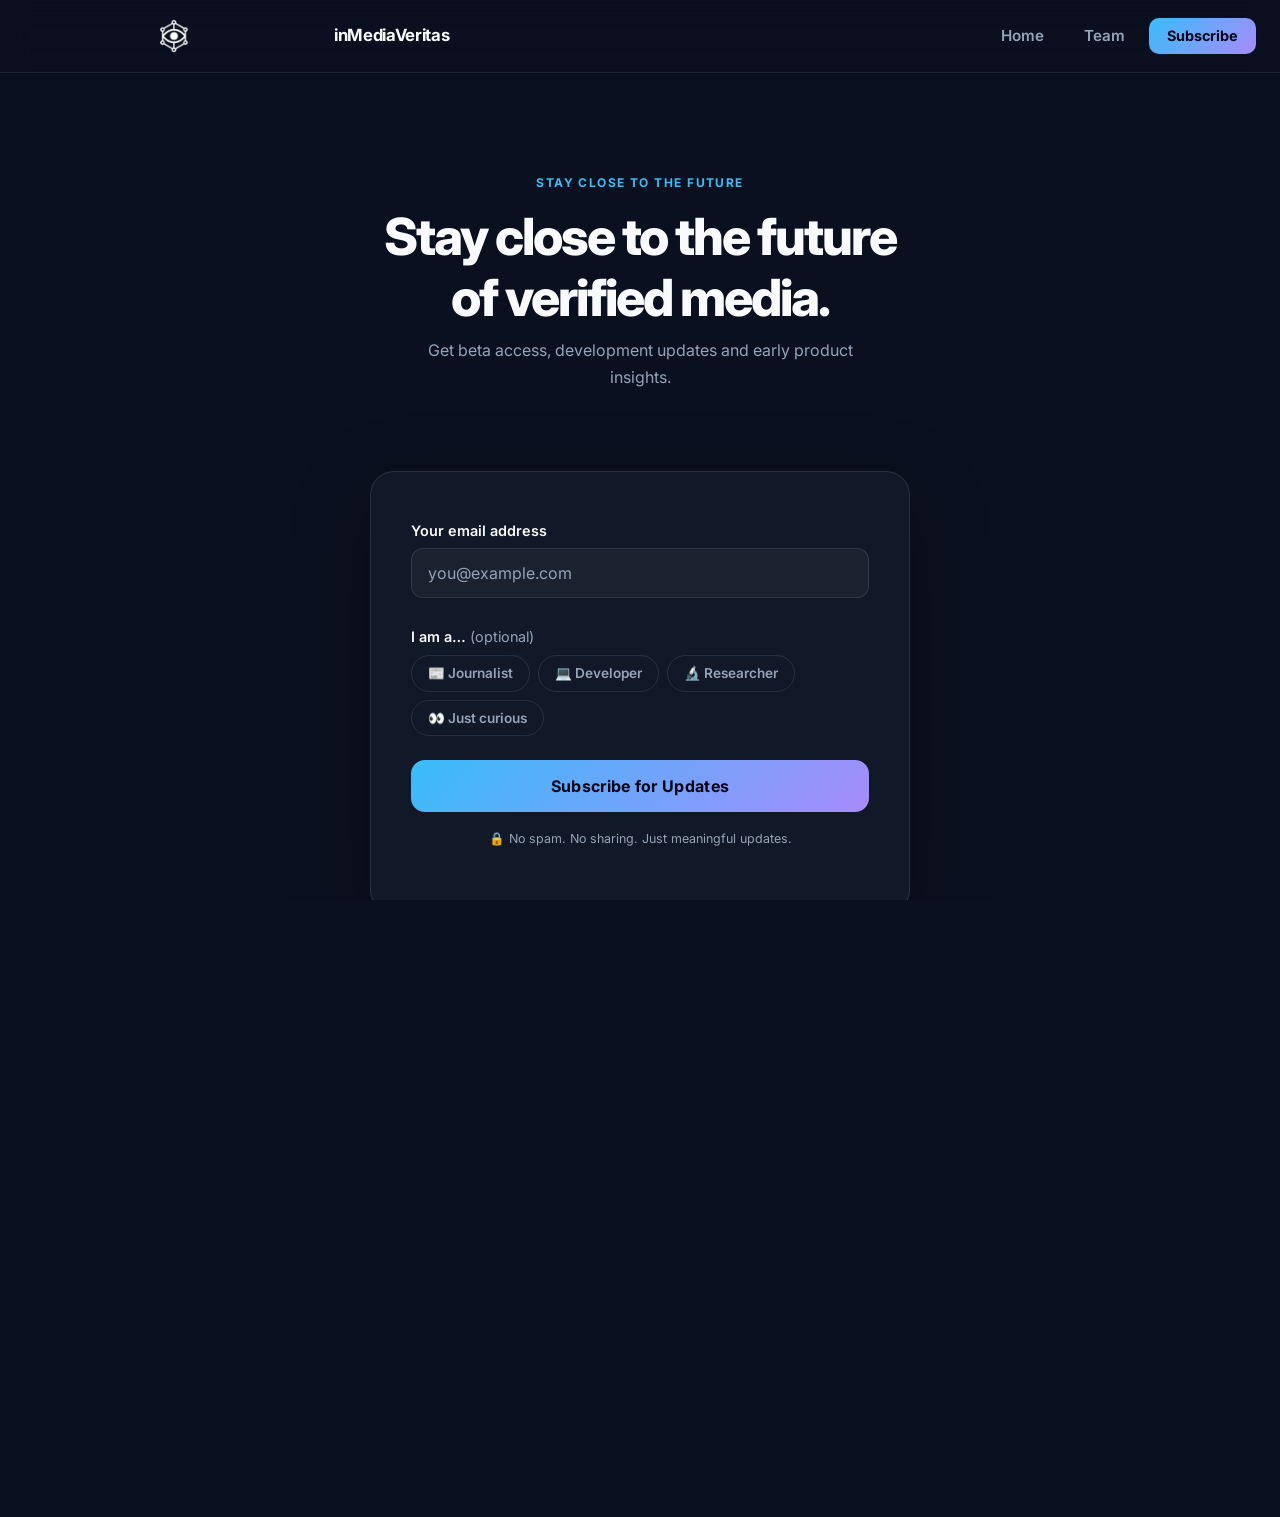
==== subscribe.html @ b424c4c6 "Redesign site with dark premium theme and improved layout - New dark color palette (#0b1020 bg, acce" ====
<!DOCTYPE html>
<html lang="en">
<head>
  <meta charset="UTF-8">
  <meta name="viewport" content="width=device-width, initial-scale=1.0">
  <title>inMediaVeritas – Subscribe</title>
  <link href="https://cdn.jsdelivr.net/npm/bootstrap@5.3.2/dist/css/bootstrap.min.css" rel="stylesheet">
  <link href="maincss.css" rel="stylesheet">
</head>
<body>

  <!-- Navigation -->
  <nav class="navbar-custom">
    <div class="nav-brand">
      <img src="imgs/logo.svg" class="navbar-logo" alt="inMediaVeritas">
      <span class="navbar-brand-text">inMediaVeritas</span>
    </div>
    <div class="nav-menu">
      <a href="index.html" class="nav-link-custom">Home</a>
      <a href="team.html" class="nav-link-custom">Team</a>
      <a href="subscribe.html" class="nav-subscribe-btn">Subscribe</a>
    </div>
  </nav>

  <!-- Hero -->
  <div class="container subscribe-hero">
    <span class="eyebrow">Stay close to the future</span>
    <h1>Stay close to the future<br>of verified media.</h1>
    <p class="mx-auto" style="max-width: 480px;">Get beta access, development updates and early product insights.</p>
  </div>

  <!-- Subscribe Card -->
  <div class="container pb-5">
    <div class="subscribe-card">

      <div id="form-area">
        <label for="emailInput" class="subscribe-label">Your email address</label>
        <input
          type="email"
          id="emailInput"
          class="subscribe-input mb-1"
          placeholder="you@example.com"
          autocomplete="email"
        >
        <div class="error-msg" id="errorMsg">Please enter a valid email address.</div>

        <div class="mt-4">
          <label class="subscribe-label mb-2">
            I am a… <span style="font-weight: 400; color: var(--muted)">(optional)</span>
          </label>
          <div class="d-flex flex-wrap gap-2" id="roleButtons">
            <button type="button" class="role-btn" data-role="journalist">📰 Journalist</button>
            <button type="button" class="role-btn" data-role="developer">💻 Developer</button>
            <button type="button" class="role-btn" data-role="researcher">🔬 Researcher</button>
            <button type="button" class="role-btn" data-role="curious">👀 Just curious</button>
          </div>
        </div>

        <button class="subscribe-btn mt-4" id="subscribeBtn" onclick="handleSubscribe()">
          Subscribe for Updates
        </button>
        <p class="privacy-note">🔒 No spam. No sharing. Just meaningful updates.</p>
      </div>

      <div class="success-box" id="successBox">
        You're on the list!<br>
        <span style="font-weight: 400; font-size: 0.9rem; color: var(--muted)">We'll be in touch when there's something worth reading.</span>
      </div>

    </div>

    <!-- Perks -->
    <div class="perks">
      <div class="perk-item">
        <div class="perk-icon">🚀</div>
        <div class="perk-text">
          <strong>Early beta access</strong>
          <span>Be among the first to test the platform before public launch.</span>
        </div>
      </div>
      <div class="perk-item">
        <div class="perk-icon">📬</div>
        <div class="perk-text">
          <strong>Development updates</strong>
          <span>Follow our progress on zkSNARKs, blockchain integration, and more.</span>
        </div>
      </div>
      <div class="perk-item">
        <div class="perk-icon">🗳️</div>
        <div class="perk-text">
          <strong>Shape the product</strong>
          <span>Subscribers get invited to surveys that directly influence our roadmap.</span>
        </div>
      </div>
    </div>
  </div>

  <!-- Footer -->
  <footer>
    <div class="footer-inner">
      <img src="imgs/logo_withText.svg" class="footer-logo" alt="inMediaVeritas">
      <p class="footer-tagline">Verifiable media infrastructure for a post-truth world.</p>
      <div class="footer-links">
        <a href="index.html" class="footer-link">Home</a>
        <a href="team.html" class="footer-link">Team</a>
        <a href="subscribe.html" class="footer-link">Subscribe</a>
      </div>
      <p class="footer-copy">© 2026 inMediaVeritas. All rights reserved.</p>
    </div>
  </footer>

  <script>
    document.querySelectorAll('.role-btn').forEach(btn => {
      btn.addEventListener('click', () => {
        btn.classList.toggle('active');
      });
    });

    const APPS_SCRIPT_URL = 'https://script.google.com/macros/s/AKfycbzejMGVwHikMxp7TCDQVGEbUY7JVOJpMuhqxbr9DEfoiqcUWpE5AMdtYKp6NpAP2t_cnA/exec';

    async function handleSubscribe() {
      const input = document.getElementById('emailInput');
      const errorMsg = document.getElementById('errorMsg');
      const btn = document.getElementById('subscribeBtn');
      const email = input.value.trim();
      const emailRegex = /^[^\s@]+@[^\s@]+\.[^\s@]+$/;

      errorMsg.style.display = 'none';

      if (!emailRegex.test(email)) {
        errorMsg.textContent = 'Please enter a valid email address.';
        errorMsg.style.display = 'block';
        input.focus();
        return;
      }

      const activeRoles = [...document.querySelectorAll('.role-btn.active')].map(b => b.dataset.role);
      const role = activeRoles.length ? activeRoles.join(', ') : '—';

      btn.disabled = true;
      btn.textContent = 'Sending…';

      try {
        await fetch(APPS_SCRIPT_URL, {
          method: 'POST',
          mode: 'no-cors',
          headers: { 'Content-Type': 'application/json' },
          body: JSON.stringify({ email, role, source: 'website' })
        });

        document.getElementById('form-area').style.display = 'none';
        document.getElementById('successBox').style.display = 'block';

      } catch (err) {
        errorMsg.textContent = 'Something went wrong. Please try again.';
        errorMsg.style.display = 'block';
        btn.disabled = false;
        btn.textContent = 'Subscribe for Updates';
      }
    }

    document.getElementById('emailInput').addEventListener('keydown', e => {
      if (e.key === 'Enter') handleSubscribe();
    });
  </script>
</body>
</html>
---- maincss.css ----
@import url('https://fonts.googleapis.com/css2?family=Inter:wght@400;500;600;700;800&display=swap');

:root {
  --bg: #0b1020;
  --surface: #111827;
  --surface-soft: #172033;
  --text: #f8fafc;
  --muted: #94a3b8;
  --accent: #38bdf8;
  --accent-2: #a78bfa;
  --border: rgba(255, 255, 255, .10);
}

*, *::before, *::after {
  box-sizing: border-box;
}

body, html {
  height: 100%;
  width: 100%;
  overflow-x: hidden;
  margin: 0;
  padding: 0;
  font-family: Inter, system-ui, sans-serif;
  background: var(--bg);
  color: var(--text);
}

h1, h2, h3, h4, h5, h6 {
  letter-spacing: -0.04em;
  color: var(--text);
}

p {
  color: var(--muted);
  line-height: 1.7;
}

/* ── Navigation ── */
.navbar-custom {
  background: rgba(11, 16, 32, 0.82);
  backdrop-filter: blur(16px);
  -webkit-backdrop-filter: blur(16px);
  border-bottom: 1px solid var(--border);
  position: sticky;
  top: 0;
  z-index: 1000;
  display: flex;
  align-items: center;
  justify-content: space-between;
  padding: 8px 24px;
}

.nav-brand {
  display: flex;
  align-items: center;
  gap: 10px;
}

.navbar-brand-text {
  font-size: 1.05rem;
  font-weight: 700;
  color: var(--text);
  letter-spacing: -0.02em;
  white-space: nowrap;
}

.nav-menu {
  display: flex;
  align-items: center;
  gap: 8px;
}

.navbar-logo {
  height: 56px;
  filter: brightness(0) invert(1);
}

.nav-link-custom {
  font-weight: 600;
  color: var(--muted);
  text-decoration: none;
  padding: 6px 16px;
  border-radius: 8px;
  transition: background 0.2s, color 0.2s;
  font-size: 0.95rem;
}

.nav-link-custom:hover,
.nav-link-custom.active {
  color: var(--text);
  background: rgba(255, 255, 255, .08);
}

.nav-subscribe-btn {
  font-weight: 700;
  color: #020617 !important;
  background: linear-gradient(135deg, var(--accent), var(--accent-2));
  padding: 7px 18px;
  border-radius: 10px;
  text-decoration: none;
  font-size: 0.9rem;
  transition: opacity 0.2s;
  display: inline-flex;
  align-items: center;
}

.nav-subscribe-btn:hover {
  opacity: 0.85;
}

/* ── Layout ── */
.section {
  padding: 96px 20px;
}

.divider {
  border: 0;
  height: 1px;
  background: var(--border);
  width: 100%;
  margin: 0;
}

/* ── Eyebrow ── */
.eyebrow {
  display: inline-block;
  font-size: 0.75rem;
  font-weight: 700;
  letter-spacing: 0.12em;
  text-transform: uppercase;
  color: var(--accent);
  margin-bottom: 14px;
}

/* ── Hero ── */
.hero {
  padding: 72px 20px 64px;
  text-align: center;
}

.hero h1 {
  font-size: clamp(2.4rem, 6vw, 4.2rem);
  font-weight: 800;
  letter-spacing: -0.05em;
  line-height: 1.1;
  margin-bottom: 24px;
}

.hero > p {
  font-size: 1.1rem;
  max-width: 560px;
  margin: 0 auto 40px;
}

/* ── Buttons ── */
.btn-primary-custom {
  height: 52px;
  padding: 0 28px;
  border-radius: 14px;
  font-weight: 700;
  text-decoration: none;
  display: inline-flex;
  align-items: center;
  justify-content: center;
  background: linear-gradient(135deg, var(--accent), var(--accent-2));
  color: #020617;
  font-size: 0.95rem;
  border: none;
  cursor: pointer;
  transition: opacity 0.2s, transform 0.15s;
  font-family: Inter, system-ui, sans-serif;
}

.btn-primary-custom:hover {
  opacity: 0.87;
  color: #020617;
  transform: translateY(-1px);
}

.btn-secondary-custom {
  height: 52px;
  padding: 0 28px;
  border-radius: 14px;
  font-weight: 700;
  text-decoration: none;
  display: inline-flex;
  align-items: center;
  justify-content: center;
  border: 1px solid var(--border);
  color: var(--text);
  background: rgba(255, 255, 255, .04);
  font-size: 0.95rem;
  cursor: pointer;
  transition: background 0.2s, transform 0.15s;
  font-family: Inter, system-ui, sans-serif;
}

.btn-secondary-custom:hover {
  background: rgba(255, 255, 255, .09);
  color: var(--text);
  transform: translateY(-1px);
}

/* ── Cards ── */
.card-custom {
  padding: 28px;
  border: 1px solid var(--border);
  border-radius: 24px;
  background: linear-gradient(180deg, rgba(255, 255, 255, .06), rgba(255, 255, 255, .02));
  box-shadow: 0 24px 80px rgba(0, 0, 0, .22);
  height: 100%;
}

.card-number {
  font-size: 0.72rem;
  font-weight: 800;
  letter-spacing: 0.14em;
  text-transform: uppercase;
  color: var(--accent);
  margin-bottom: 12px;
}

.card-custom h3 {
  font-size: 1.2rem;
  font-weight: 700;
  margin-bottom: 10px;
}

/* ── Section typography ── */
.section-title {
  font-size: clamp(1.8rem, 4vw, 2.8rem);
  font-weight: 800;
  margin-bottom: 16px;
}

.section-subtitle {
  font-size: 1rem;
  max-width: 560px;
  margin: 0 auto 56px;
}

/* ── Architecture diagram ── */
.arch-card {
  border: 1px solid var(--border);
  border-radius: 24px;
  overflow: hidden;
  background: var(--surface);
  box-shadow: 0 24px 80px rgba(0, 0, 0, .3);
  padding: 20px;
}

.arch-card img {
  width: 100%;
  height: auto;
  max-height: 700px;
  object-fit: contain;
  display: block;
  opacity: 0.9;
  border-radius: 14px;
}

/* ── Subscribe CTA section ── */
.cta-section {
  text-align: center;
  padding: 96px 20px;
  background: linear-gradient(180deg, rgba(56, 189, 248, .05), rgba(167, 139, 250, .05));
  border-top: 1px solid var(--border);
  border-bottom: 1px solid var(--border);
}

.cta-section h2 {
  font-size: clamp(1.6rem, 3.5vw, 2.4rem);
  font-weight: 800;
  margin-bottom: 16px;
}

/* ── Demo section ── */
.demo-badge {
  display: inline-block;
  background: rgba(56, 189, 248, .12);
  color: var(--accent);
  border: 1px solid rgba(56, 189, 248, .25);
  font-size: 0.72rem;
  font-weight: 700;
  letter-spacing: 0.1em;
  text-transform: uppercase;
  padding: 5px 14px;
  border-radius: 20px;
  margin-bottom: 14px;
}

.demo-feature-list {
  margin: 24px 0;
}

.demo-feature-item {
  display: flex;
  align-items: flex-start;
  gap: 12px;
  margin-bottom: 14px;
}

.demo-feature-icon {
  font-size: 1.2rem;
  flex-shrink: 0;
}

.demo-feature-item span {
  color: var(--muted);
}

.demo-note {
  font-size: 0.85rem;
  color: var(--muted);
  font-style: italic;
}

.demo-video-frame {
  border: 1px solid var(--border);
  border-radius: 24px;
  overflow: hidden;
  background: var(--surface);
  box-shadow: 0 24px 80px rgba(0, 0, 0, .3);
  display: flex;
  justify-content: center;
  padding: 16px;
}

.demo-video-frame video {
  border-radius: 12px;
  max-width: 100%;
  max-height: 560px;
}

/* ── Team ── */
.team-card {
  padding: 28px;
  border: 1px solid var(--border);
  border-radius: 24px;
  background: linear-gradient(180deg, rgba(255, 255, 255, .06), rgba(255, 255, 255, .02));
  box-shadow: 0 24px 80px rgba(0, 0, 0, .22);
  height: 100%;
  display: flex;
  flex-direction: column;
  align-items: center;
  text-align: center;
}

.member-img {
  width: 88px;
  height: 88px;
  border-radius: 50%;
  object-fit: cover;
  border: 2px solid var(--border);
  margin-bottom: 16px;
  filter: brightness(0) invert(0.7);
}

.member-name {
  font-size: 1rem;
  font-weight: 700;
  margin-bottom: 4px;
  color: var(--text);
  letter-spacing: -0.02em;
}

.member-role {
  font-size: 0.82rem;
  font-weight: 600;
  color: var(--accent);
  margin-bottom: 12px;
  letter-spacing: 0.02em;
  text-transform: uppercase;
}

.member-bio {
  font-size: 0.875rem;
  color: var(--muted);
  line-height: 1.65;
  margin-bottom: 18px;
  flex: 1;
}

.skill-tags {
  display: flex;
  flex-wrap: wrap;
  gap: 6px;
  justify-content: center;
  margin-top: auto;
}

.skill-tag {
  font-size: 0.7rem;
  font-weight: 600;
  padding: 3px 10px;
  border-radius: 20px;
  background: rgba(56, 189, 248, .1);
  border: 1px solid rgba(56, 189, 248, .2);
  color: var(--accent);
  letter-spacing: 0.03em;
}

.team-photo {
  border-radius: 24px;
  width: 100%;
  height: auto;
  border: 1px solid var(--border);
  box-shadow: 0 24px 80px rgba(0, 0, 0, .3);
}

/* ── Subscribe page ── */
.subscribe-hero {
  padding: 96px 0 64px;
  text-align: center;
}

.subscribe-hero h1 {
  font-size: clamp(2rem, 5vw, 3.2rem);
  font-weight: 800;
}

.subscribe-card {
  background: var(--surface);
  border: 1px solid var(--border);
  border-radius: 24px;
  padding: 48px 40px;
  max-width: 540px;
  margin: 0 auto;
  box-shadow: 0 24px 80px rgba(0, 0, 0, .3);
}

.subscribe-label {
  font-size: 0.9rem;
  font-weight: 600;
  color: var(--text);
  display: block;
  margin-bottom: 6px;
}

.subscribe-input {
  border: 1.5px solid var(--border);
  border-radius: 12px;
  padding: 12px 16px;
  font-size: 1rem;
  width: 100%;
  outline: none;
  transition: border-color 0.2s;
  background: rgba(255, 255, 255, .04);
  color: var(--text);
  font-family: Inter, system-ui, sans-serif;
}

.subscribe-input::placeholder {
  color: var(--muted);
}

.subscribe-input:focus {
  border-color: var(--accent);
}

.subscribe-btn {
  height: 52px;
  background: linear-gradient(135deg, var(--accent), var(--accent-2));
  color: #020617;
  border: none;
  border-radius: 14px;
  font-weight: 700;
  font-size: 1rem;
  width: 100%;
  cursor: pointer;
  transition: opacity 0.2s, transform 0.1s;
  letter-spacing: 0.02em;
  font-family: Inter, system-ui, sans-serif;
}

.subscribe-btn:hover {
  opacity: 0.87;
}

.subscribe-btn:active {
  transform: scale(0.98);
}

.subscribe-btn:disabled {
  opacity: 0.45;
  cursor: not-allowed;
}

.success-box {
  display: none;
  background: rgba(134, 239, 172, .08);
  border: 1.5px solid rgba(134, 239, 172, .3);
  border-radius: 12px;
  padding: 20px;
  text-align: center;
  color: #86efac;
  font-weight: 600;
}

.error-msg {
  display: none;
  color: #f87171;
  font-size: 0.85rem;
  margin-top: 4px;
}

.privacy-note {
  font-size: 0.78rem;
  color: var(--muted);
  text-align: center;
  margin-top: 16px;
}

.perks {
  max-width: 540px;
  margin: 48px auto 0;
}

.perk-item {
  display: flex;
  align-items: flex-start;
  gap: 14px;
  margin-bottom: 20px;
}

.perk-icon {
  font-size: 1.4rem;
  flex-shrink: 0;
  margin-top: 2px;
}

.perk-text strong {
  display: block;
  font-weight: 700;
  color: var(--text);
  margin-bottom: 2px;
}

.perk-text span {
  color: var(--muted);
  font-size: 0.9rem;
}

.role-btn {
  font-size: 0.85rem;
  font-weight: 600;
  padding: 7px 16px;
  border-radius: 20px;
  border: 1px solid var(--border);
  color: var(--muted);
  background: transparent;
  cursor: pointer;
  transition: all 0.18s;
  font-family: Inter, system-ui, sans-serif;
}

.role-btn:hover {
  border-color: rgba(56, 189, 248, .4);
  color: var(--accent);
  background: rgba(56, 189, 248, .08);
}

.role-btn.active {
  background: rgba(56, 189, 248, .15);
  border-color: var(--accent);
  color: var(--accent);
}

/* ── Footer ── */
footer {
  background: var(--surface);
  border-top: 1px solid var(--border);
  padding: 36px 20px;
}

.footer-inner {
  max-width: 900px;
  margin: 0 auto;
  display: flex;
  flex-direction: column;
  align-items: center;
  text-align: center;
  gap: 20px;
}

.footer-logo {
  height: 96px;
  filter: brightness(0) invert(1);
  opacity: 0.65;
}

.footer-tagline {
  font-size: 0.9rem;
  color: var(--muted);
  margin: 0;
}

.footer-links {
  display: flex;
  gap: 28px;
}

.footer-link {
  font-size: 0.9rem;
  font-weight: 600;
  color: var(--muted);
  text-decoration: none;
  transition: color 0.2s;
}

.footer-link:hover {
  color: var(--text);
}

.footer-copy {
  font-size: 0.78rem;
  color: var(--muted);
  opacity: 0.55;
  margin: 0;
}

/* ── Responsive ── */
@media (max-width: 768px) {
  .hero {
    padding: 88px 20px 72px;
  }

  .section {
    padding: 72px 20px;
  }

  .subscribe-card {
    padding: 32px 20px;
    margin: 0 16px;
  }

  .cta-section {
    padding: 72px 20px;
  }

  .subscribe-hero {
    padding: 72px 0 48px;
  }
}
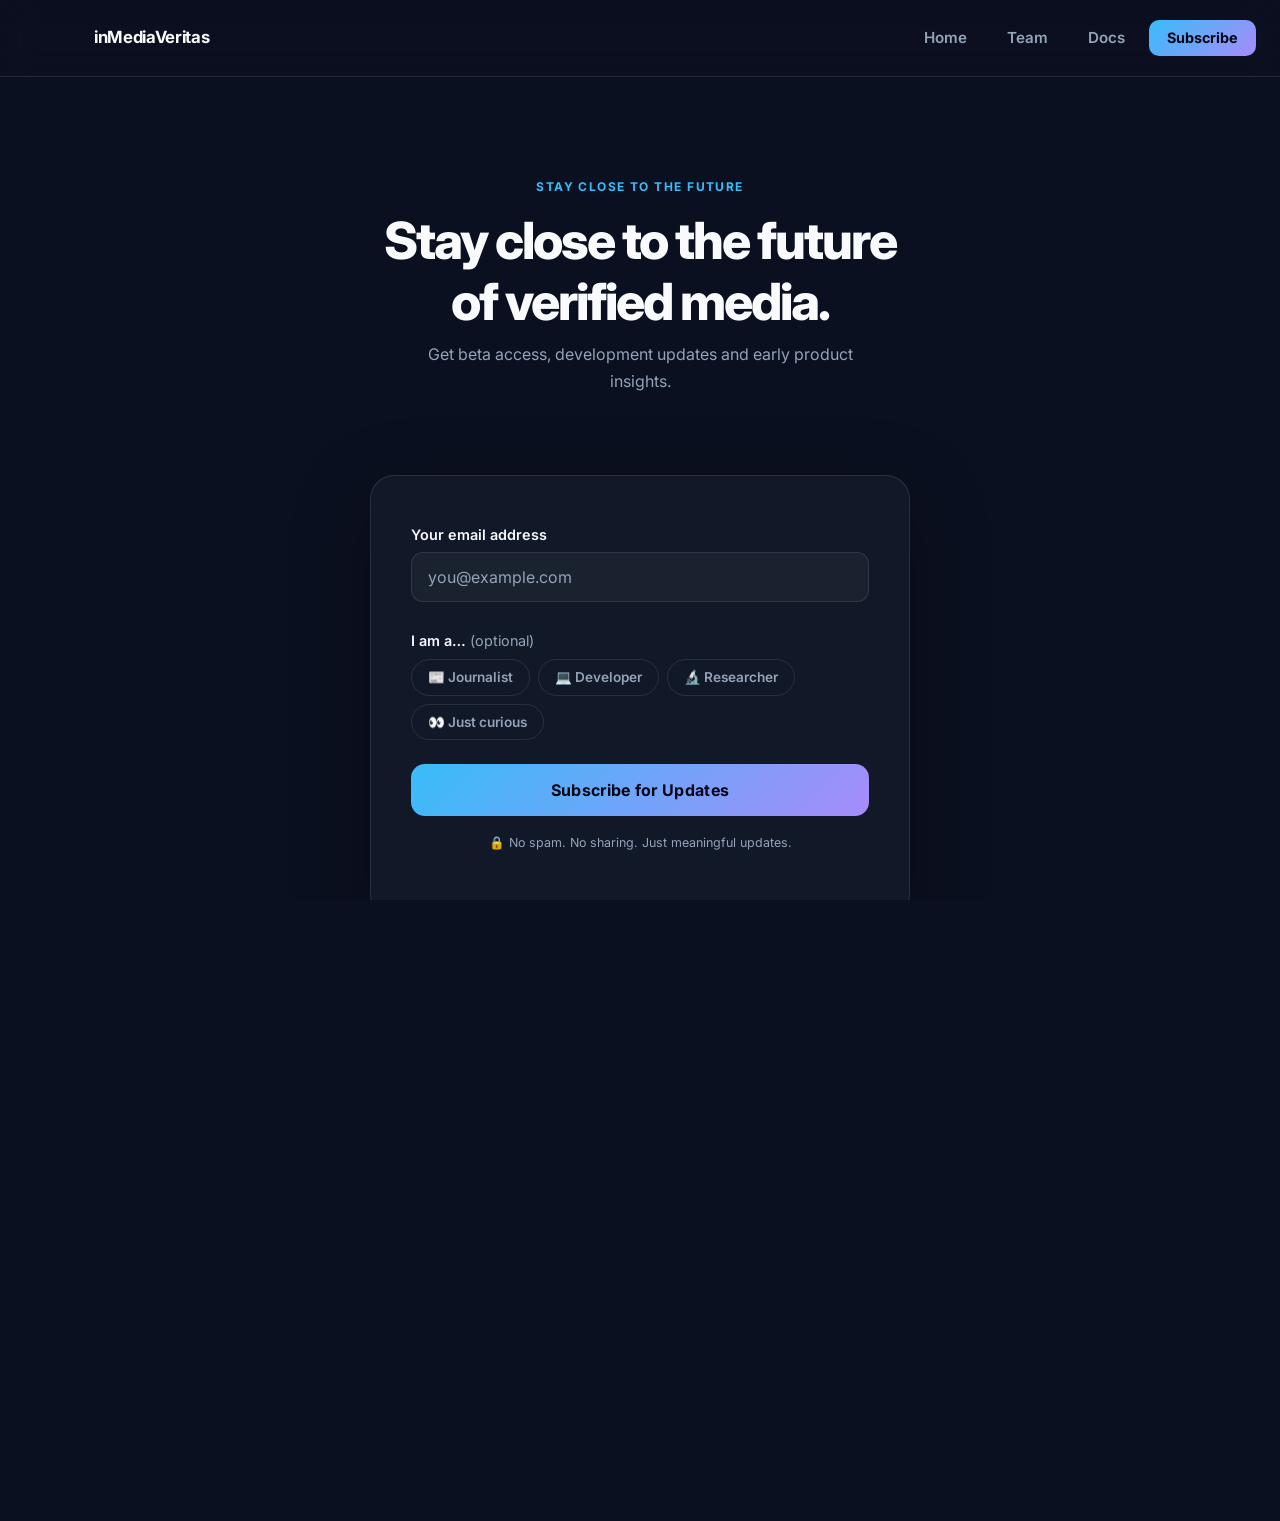
==== commit b427ee53: "Add Docs link to navbar Co-Authored-By: Claude Sonnet 4.6 <noreply@anthropic.com>" ====
--- a/subscribe.html
+++ b/subscribe.html
@@ -18,6 +18,7 @@
     <div class="nav-menu">
       <a href="index.html" class="nav-link-custom">Home</a>
       <a href="team.html" class="nav-link-custom">Team</a>
+      <a href="https://github.com/InMediaVeritas/Documentation" class="nav-link-custom" target="_blank">Docs</a>
       <a href="subscribe.html" class="nav-subscribe-btn">Subscribe</a>
     </div>
   </nav>
--- a/maincss.css
+++ b/maincss.css
@@ -72,7 +72,10 @@
 }
 
 .navbar-logo {
-  height: 56px;
+  height: 60px;
+  width: 60px;
+  object-fit: none;
+  object-position: left center;
   filter: brightness(0) invert(1);
 }
 
@@ -241,23 +244,14 @@
 }
 
 /* ── Architecture diagram ── */
-.arch-card {
-  border: 1px solid var(--border);
-  border-radius: 24px;
-  overflow: hidden;
-  background: var(--surface);
-  box-shadow: 0 24px 80px rgba(0, 0, 0, .3);
-  padding: 20px;
-}
-
-.arch-card img {
+.arch-img {
   width: 100%;
   height: auto;
   max-height: 700px;
   object-fit: contain;
   display: block;
-  opacity: 0.9;
-  border-radius: 14px;
+  border-radius: 20px;
+  opacity: 0.92;
 }
 
 /* ── Subscribe CTA section ── */
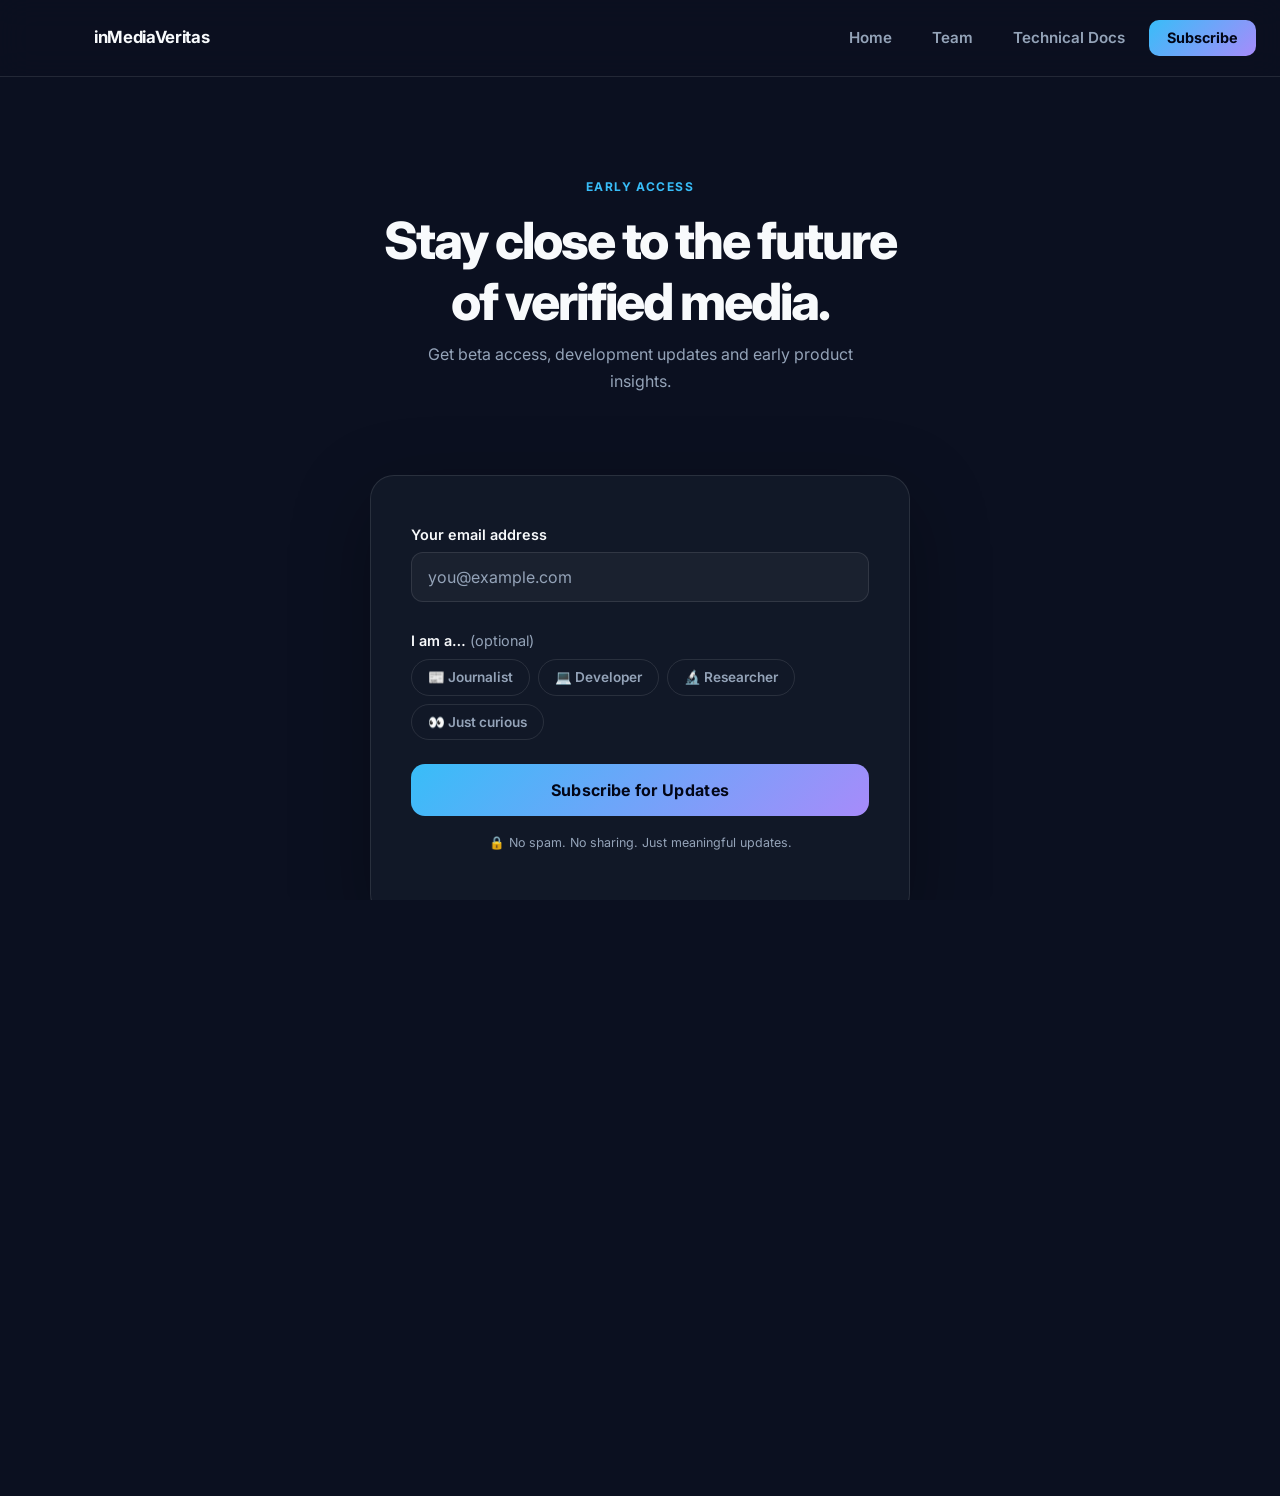
==== commit 3f1b7bfe: "Fix subscribe headline duplication, add Technical Docs to footer, polish skill tags Rename Docs nav " ====
--- a/subscribe.html
+++ b/subscribe.html
@@ -18,14 +18,14 @@
     <div class="nav-menu">
       <a href="index.html" class="nav-link-custom">Home</a>
       <a href="team.html" class="nav-link-custom">Team</a>
-      <a href="https://github.com/InMediaVeritas/Documentation" class="nav-link-custom" target="_blank">Docs</a>
+      <a href="https://github.com/InMediaVeritas/Documentation" class="nav-link-custom" target="_blank">Technical Docs</a>
       <a href="subscribe.html" class="nav-subscribe-btn">Subscribe</a>
     </div>
   </nav>
 
   <!-- Hero -->
   <div class="container subscribe-hero">
-    <span class="eyebrow">Stay close to the future</span>
+    <span class="eyebrow">Early access</span>
     <h1>Stay close to the future<br>of verified media.</h1>
     <p class="mx-auto" style="max-width: 480px;">Get beta access, development updates and early product insights.</p>
   </div>
@@ -104,6 +104,7 @@
       <div class="footer-links">
         <a href="index.html" class="footer-link">Home</a>
         <a href="team.html" class="footer-link">Team</a>
+        <a href="https://github.com/InMediaVeritas/Documentation" class="footer-link" target="_blank">Technical Docs</a>
         <a href="subscribe.html" class="footer-link">Subscribe</a>
       </div>
       <p class="footer-copy">© 2026 inMediaVeritas. All rights reserved.</p>
--- a/maincss.css
+++ b/maincss.css
@@ -286,22 +286,31 @@
 
 .demo-feature-list {
   margin: 24px 0;
+  display: flex;
+  flex-direction: column;
+  gap: 8px;
 }
 
 .demo-feature-item {
   display: flex;
-  align-items: flex-start;
+  align-items: center;
   gap: 12px;
-  margin-bottom: 14px;
+  padding: 10px 14px;
+  background: rgba(255, 255, 255, .04);
+  border: 1px solid var(--border);
+  border-radius: 10px;
 }
 
 .demo-feature-icon {
-  font-size: 1.2rem;
+  font-size: 1.1rem;
   flex-shrink: 0;
+  width: 24px;
+  text-align: center;
 }
 
 .demo-feature-item span {
   color: var(--muted);
+  font-size: 0.9rem;
 }
 
 .demo-note {
@@ -379,20 +388,22 @@
 .skill-tags {
   display: flex;
   flex-wrap: wrap;
-  gap: 6px;
+  gap: 8px 6px;
   justify-content: center;
   margin-top: auto;
 }
 
 .skill-tag {
-  font-size: 0.7rem;
+  font-size: 0.72rem;
   font-weight: 600;
-  padding: 3px 10px;
+  line-height: 1;
+  padding: 5px 12px;
   border-radius: 20px;
   background: rgba(56, 189, 248, .1);
-  border: 1px solid rgba(56, 189, 248, .2);
+  border: 1px solid rgba(56, 189, 248, .25);
   color: var(--accent);
   letter-spacing: 0.03em;
+  white-space: nowrap;
 }
 
 .team-photo {
@@ -507,33 +518,46 @@
 }
 
 .perks {
-  max-width: 540px;
+  max-width: 700px;
   margin: 48px auto 0;
+  display: grid;
+  grid-template-columns: repeat(3, 1fr);
+  gap: 16px;
 }
 
 .perk-item {
   display: flex;
+  flex-direction: column;
   align-items: flex-start;
-  gap: 14px;
-  margin-bottom: 20px;
+  gap: 10px;
+  padding: 20px;
+  background: linear-gradient(180deg, rgba(255,255,255,.06), rgba(255,255,255,.02));
+  border: 1px solid var(--border);
+  border-radius: 16px;
 }
 
 .perk-icon {
-  font-size: 1.4rem;
-  flex-shrink: 0;
-  margin-top: 2px;
+  font-size: 1.5rem;
 }
 
 .perk-text strong {
   display: block;
   font-weight: 700;
   color: var(--text);
-  margin-bottom: 2px;
+  margin-bottom: 4px;
+  font-size: 0.9rem;
 }
 
 .perk-text span {
   color: var(--muted);
-  font-size: 0.9rem;
+  font-size: 0.82rem;
+  line-height: 1.5;
+}
+
+@media (max-width: 600px) {
+  .perks {
+    grid-template-columns: 1fr;
+  }
 }
 
 .role-btn {
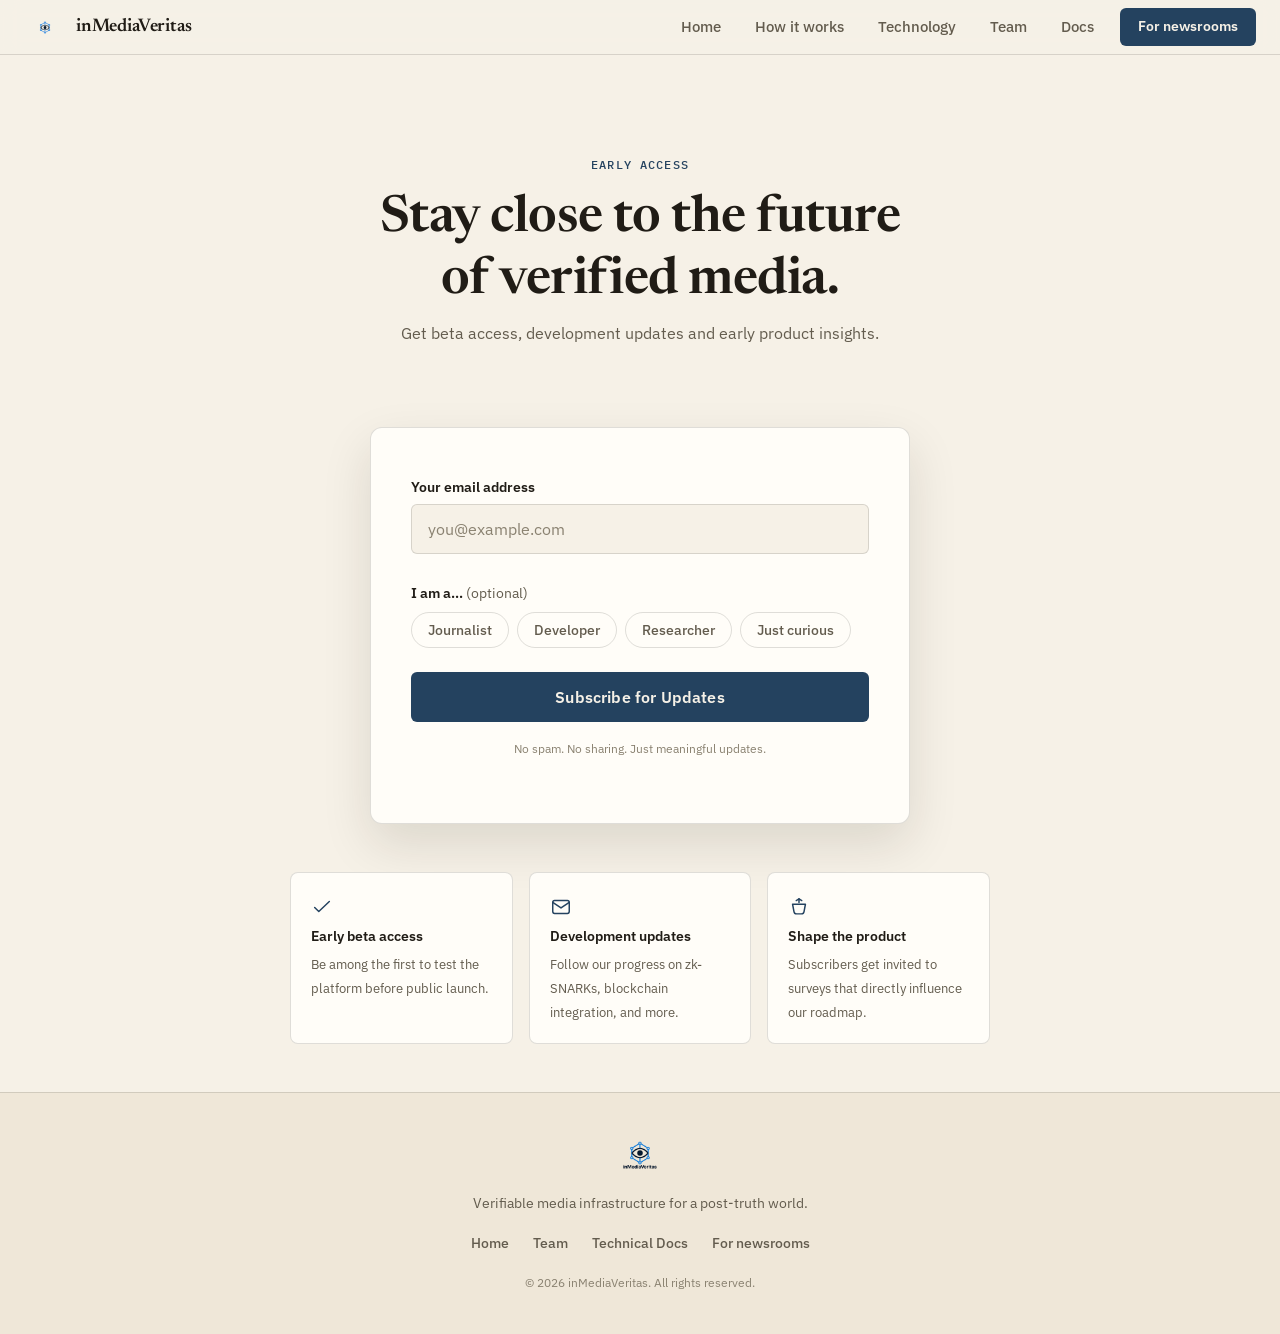
==== commit 01a9fb20: "Redesign landing page with editorial paper theme, fix copy accuracy Switch from dark tech theme to a" ====
--- a/subscribe.html
+++ b/subscribe.html
@@ -15,13 +15,19 @@
       <img src="imgs/logo.svg" class="navbar-logo" alt="inMediaVeritas">
       <span class="navbar-brand-text">inMediaVeritas</span>
     </div>
+    <button class="nav-hamburger" id="navHamburger" onclick="toggleNav()" aria-label="Menu">
+      <span></span><span></span><span></span>
+    </button>
     <div class="nav-menu">
       <a href="index.html" class="nav-link-custom">Home</a>
+      <a href="index.html#how-it-works" class="nav-link-custom">How it works</a>
+      <a href="index.html#trust" class="nav-link-custom">Technology</a>
       <a href="team.html" class="nav-link-custom">Team</a>
-      <a href="https://github.com/InMediaVeritas/Documentation" class="nav-link-custom" target="_blank">Technical Docs</a>
-      <a href="subscribe.html" class="nav-subscribe-btn">Subscribe</a>
+      <a href="https://github.com/InMediaVeritas/Documentation" class="nav-link-custom" target="_blank">Docs</a>
+      <a href="subscribe.html" class="nav-subscribe-btn active">For newsrooms</a>
     </div>
   </nav>
+  <script src="nav.js"></script>
 
   <!-- Hero -->
   <div class="container subscribe-hero">
@@ -47,25 +53,25 @@
 
         <div class="mt-4">
           <label class="subscribe-label mb-2">
-            I am a… <span style="font-weight: 400; color: var(--muted)">(optional)</span>
+            I am a… <span style="font-weight: 400; color: var(--ink-muted)">(optional)</span>
           </label>
           <div class="d-flex flex-wrap gap-2" id="roleButtons">
-            <button type="button" class="role-btn" data-role="journalist">📰 Journalist</button>
-            <button type="button" class="role-btn" data-role="developer">💻 Developer</button>
-            <button type="button" class="role-btn" data-role="researcher">🔬 Researcher</button>
-            <button type="button" class="role-btn" data-role="curious">👀 Just curious</button>
+            <button type="button" class="role-btn" data-role="journalist">Journalist</button>
+            <button type="button" class="role-btn" data-role="developer">Developer</button>
+            <button type="button" class="role-btn" data-role="researcher">Researcher</button>
+            <button type="button" class="role-btn" data-role="curious">Just curious</button>
           </div>
         </div>
 
         <button class="subscribe-btn mt-4" id="subscribeBtn" onclick="handleSubscribe()">
           Subscribe for Updates
         </button>
-        <p class="privacy-note">🔒 No spam. No sharing. Just meaningful updates.</p>
+        <p class="privacy-note">No spam. No sharing. Just meaningful updates.</p>
       </div>
 
       <div class="success-box" id="successBox">
         You're on the list!<br>
-        <span style="font-weight: 400; font-size: 0.9rem; color: var(--muted)">We'll be in touch when there's something worth reading.</span>
+        <span style="font-weight: 400; font-size: 0.9rem; color: var(--ink-muted)">We'll be in touch when there's something worth reading.</span>
       </div>
 
     </div>
@@ -73,21 +79,21 @@
     <!-- Perks -->
     <div class="perks">
       <div class="perk-item">
-        <div class="perk-icon">🚀</div>
+        <div class="perk-icon"><svg viewBox="0 0 24 24" fill="none" stroke="currentColor" stroke-width="1.6" stroke-linecap="round" stroke-linejoin="round"><path d="M4 12.5l4.5 4.5L20 6"/></svg></div>
         <div class="perk-text">
           <strong>Early beta access</strong>
           <span>Be among the first to test the platform before public launch.</span>
         </div>
       </div>
       <div class="perk-item">
-        <div class="perk-icon">📬</div>
+        <div class="perk-icon"><svg viewBox="0 0 24 24" fill="none" stroke="currentColor" stroke-width="1.6" stroke-linecap="round" stroke-linejoin="round"><rect x="3" y="5" width="18" height="14" rx="2"/><path d="M3 7l9 6 9-6"/></svg></div>
         <div class="perk-text">
           <strong>Development updates</strong>
-          <span>Follow our progress on zkSNARKs, blockchain integration, and more.</span>
+          <span>Follow our progress on zk-SNARKs, blockchain integration, and more.</span>
         </div>
       </div>
       <div class="perk-item">
-        <div class="perk-icon">🗳️</div>
+        <div class="perk-icon"><svg viewBox="0 0 24 24" fill="none" stroke="currentColor" stroke-width="1.6" stroke-linecap="round" stroke-linejoin="round"><path d="M12 3v4M12 3l-3 2M12 3l3 2"/><path d="M5 9h14l-1.5 8a3 3 0 0 1-3 2.5h-5a3 3 0 0 1-3-2.5L5 9z"/></svg></div>
         <div class="perk-text">
           <strong>Shape the product</strong>
           <span>Subscribers get invited to surveys that directly influence our roadmap.</span>
@@ -105,7 +111,7 @@
         <a href="index.html" class="footer-link">Home</a>
         <a href="team.html" class="footer-link">Team</a>
         <a href="https://github.com/InMediaVeritas/Documentation" class="footer-link" target="_blank">Technical Docs</a>
-        <a href="subscribe.html" class="footer-link">Subscribe</a>
+        <a href="subscribe.html" class="footer-link">For newsrooms</a>
       </div>
       <p class="footer-copy">© 2026 inMediaVeritas. All rights reserved.</p>
     </div>
--- a/maincss.css
+++ b/maincss.css
@@ -1,14 +1,18 @@
-@import url('https://fonts.googleapis.com/css2?family=Inter:wght@400;500;600;700;800&display=swap');
+@import url('https://fonts.googleapis.com/css2?family=Newsreader:ital,wght@0,400;0,500;0,600;0,700;1,400;1,500&family=IBM+Plex+Sans:wght@400;500;600;700&family=IBM+Plex+Mono:wght@400;500&display=swap');
 
 :root {
-  --bg: #0b1020;
-  --surface: #111827;
-  --surface-soft: #172033;
-  --text: #f8fafc;
-  --muted: #94a3b8;
-  --accent: #38bdf8;
-  --accent-2: #a78bfa;
-  --border: rgba(255, 255, 255, .10);
+  --paper: #f6f1e7;
+  --paper-soft: #efe7d8;
+  --surface: #fffdf8;
+  --ink: #201c16;
+  --ink-muted: #635c4e;
+  --ink-faint: #8a8271;
+  --accent: #24425f;
+  --accent-strong: #16283a;
+  --accent-wash: rgba(36, 66, 95, .08);
+  --line: rgba(32, 28, 22, .14);
+  --line-soft: rgba(32, 28, 22, .08);
+  --shadow: rgba(32, 24, 12, .12);
 }
 
 *, *::before, *::after {
@@ -16,39 +20,71 @@
 }
 
 body, html {
-  height: 100%;
   width: 100%;
-  overflow-x: hidden;
   margin: 0;
   padding: 0;
-  font-family: Inter, system-ui, sans-serif;
-  background: var(--bg);
-  color: var(--text);
+  font-family: 'IBM Plex Sans', system-ui, sans-serif;
+  background: var(--paper);
+  color: var(--ink);
 }
 
 h1, h2, h3, h4, h5, h6 {
-  letter-spacing: -0.04em;
-  color: var(--text);
+  font-family: 'Newsreader', Georgia, serif;
+  letter-spacing: -0.01em;
+  color: var(--ink);
+  font-weight: 600;
+  text-wrap: balance;
 }
 
 p {
-  color: var(--muted);
+  color: var(--ink-muted);
   line-height: 1.7;
+}
+
+a {
+  color: var(--accent);
+}
+
+::selection {
+  background: var(--accent);
+  color: var(--paper);
+}
+
+:focus-visible {
+  outline: 2px solid var(--accent);
+  outline-offset: 3px;
+}
+
+.skip-link {
+  position: absolute;
+  left: -999px;
+  top: 0;
+  background: var(--accent);
+  color: var(--paper);
+  padding: 10px 18px;
+  z-index: 2000;
+  border-radius: 0 0 8px 0;
+  text-decoration: none;
+  font-weight: 600;
+}
+
+.skip-link:focus {
+  left: 0;
 }
 
 /* ── Navigation ── */
 .navbar-custom {
-  background: rgba(11, 16, 32, 0.82);
-  backdrop-filter: blur(16px);
-  -webkit-backdrop-filter: blur(16px);
-  border-bottom: 1px solid var(--border);
+  background: rgba(246, 241, 231, 0.9);
+  backdrop-filter: blur(10px);
+  -webkit-backdrop-filter: blur(10px);
+  border-bottom: 1px solid var(--line);
   position: sticky;
   top: 0;
   z-index: 1000;
   display: flex;
   align-items: center;
   justify-content: space-between;
-  padding: 8px 24px;
+  padding: 6px 24px;
 }
 
 .nav-brand {
@@ -58,58 +94,59 @@
 }
 
 .navbar-brand-text {
-  font-size: 1.05rem;
-  font-weight: 700;
-  color: var(--text);
-  letter-spacing: -0.02em;
+  font-family: 'Newsreader', Georgia, serif;
+  font-size: 1.15rem;
+  font-weight: 600;
+  color: var(--ink);
+  letter-spacing: -0.01em;
   white-space: nowrap;
 }
 
 .nav-menu {
   display: flex;
   align-items: center;
-  gap: 8px;
+  gap: 6px;
 }
 
 .navbar-logo {
-  height: 60px;
-  width: 60px;
-  object-fit: none;
-  object-position: left center;
-  filter: brightness(0) invert(1);
+  height: 42px;
+  width: 42px;
+  object-fit: contain;
 }
 
 .nav-link-custom {
-  font-weight: 600;
-  color: var(--muted);
+  font-weight: 500;
+  color: var(--ink-muted);
   text-decoration: none;
-  padding: 6px 16px;
-  border-radius: 8px;
+  padding: 6px 14px;
+  border-radius: 6px;
   transition: background 0.2s, color 0.2s;
-  font-size: 0.95rem;
+  font-size: 0.92rem;
 }
 
 .nav-link-custom:hover,
 .nav-link-custom.active {
-  color: var(--text);
-  background: rgba(255, 255, 255, .08);
+  color: var(--ink);
+  background: var(--accent-wash);
 }
 
 .nav-subscribe-btn {
-  font-weight: 700;
-  color: #020617 !important;
-  background: linear-gradient(135deg, var(--accent), var(--accent-2));
-  padding: 7px 18px;
-  border-radius: 10px;
+  font-weight: 600;
+  color: var(--paper) !important;
+  background: var(--accent);
+  padding: 8px 18px;
+  border-radius: 6px;
   text-decoration: none;
-  font-size: 0.9rem;
-  transition: opacity 0.2s;
+  font-size: 0.88rem;
+  transition: background 0.2s, transform 0.15s;
   display: inline-flex;
   align-items: center;
+  margin-left: 6px;
 }
 
 .nav-subscribe-btn:hover {
-  opacity: 0.85;
+  background: var(--accent-strong);
+  transform: translateY(-1px);
 }
 
 /* ── Layout ── */
@@ -120,7 +157,7 @@
 .divider {
   border: 0;
   height: 1px;
-  background: var(--border);
+  background: var(--line);
   width: 100%;
   margin: 0;
 }
@@ -128,97 +165,148 @@
 /* ── Eyebrow ── */
 .eyebrow {
   display: inline-block;
-  font-size: 0.75rem;
-  font-weight: 700;
-  letter-spacing: 0.12em;
+  font-family: 'IBM Plex Mono', monospace;
+  font-size: 0.72rem;
+  font-weight: 500;
+  letter-spacing: 0.1em;
   text-transform: uppercase;
   color: var(--accent);
-  margin-bottom: 14px;
+  margin-bottom: 16px;
 }
 
 /* ── Hero ── */
 .hero {
-  padding: 72px 20px 64px;
+  padding: 84px 20px 56px;
   text-align: center;
 }
 
 .hero h1 {
-  font-size: clamp(2.4rem, 6vw, 4.2rem);
-  font-weight: 800;
-  letter-spacing: -0.05em;
-  line-height: 1.1;
-  margin-bottom: 24px;
+  font-size: clamp(2.3rem, 5.6vw, 4rem);
+  font-weight: 600;
+  letter-spacing: -0.02em;
+  line-height: 1.12;
+  margin-bottom: 22px;
 }
 
 .hero > p {
-  font-size: 1.1rem;
-  max-width: 560px;
-  margin: 0 auto 40px;
+  font-size: 1.15rem;
+  max-width: 600px;
+  margin: 0 auto 36px;
+  color: var(--ink-muted);
+}
+
+/* ── Trust strip ── */
+.trust-strip {
+  max-width: 720px;
+  margin: 44px auto 0;
+  padding-top: 28px;
+  border-top: 1px solid var(--line);
+  display: flex;
+  flex-direction: column;
+  align-items: center;
+  gap: 14px;
+}
+
+.trust-strip-label {
+  font-size: 0.78rem;
+  color: var(--ink-faint);
+}
+
+.tech-chips {
+  display: flex;
+  flex-wrap: wrap;
+  justify-content: center;
+  gap: 8px;
+}
+
+.tech-chip {
+  font-family: 'IBM Plex Mono', monospace;
+  font-size: 0.78rem;
+  color: var(--ink-muted);
+  border: 1px solid var(--line);
+  background: var(--surface);
+  padding: 5px 12px;
+  border-radius: 4px;
+}
+
+.paper-link {
+  font-size: 0.9rem;
+  font-weight: 600;
+  color: var(--accent);
+  text-decoration: none;
+  border-bottom: 1px solid transparent;
+  transition: border-color 0.2s;
+}
+
+.paper-link:hover {
+  border-bottom-color: var(--accent);
 }
 
 /* ── Buttons ── */
 .btn-primary-custom {
-  height: 52px;
-  padding: 0 28px;
-  border-radius: 14px;
-  font-weight: 700;
+  height: 50px;
+  padding: 0 26px;
+  border-radius: 6px;
+  font-weight: 600;
   text-decoration: none;
   display: inline-flex;
   align-items: center;
   justify-content: center;
-  background: linear-gradient(135deg, var(--accent), var(--accent-2));
-  color: #020617;
+  background: var(--accent);
+  color: var(--paper);
   font-size: 0.95rem;
-  border: none;
+  border: 1px solid var(--accent);
   cursor: pointer;
-  transition: opacity 0.2s, transform 0.15s;
-  font-family: Inter, system-ui, sans-serif;
+  transition: background 0.2s, transform 0.15s;
+  font-family: 'IBM Plex Sans', system-ui, sans-serif;
 }
 
 .btn-primary-custom:hover {
-  opacity: 0.87;
-  color: #020617;
+  background: var(--accent-strong);
+  border-color: var(--accent-strong);
+  color: var(--paper);
   transform: translateY(-1px);
 }
 
 .btn-secondary-custom {
-  height: 52px;
-  padding: 0 28px;
-  border-radius: 14px;
-  font-weight: 700;
+  height: 50px;
+  padding: 0 26px;
+  border-radius: 6px;
+  font-weight: 600;
   text-decoration: none;
   display: inline-flex;
   align-items: center;
   justify-content: center;
-  border: 1px solid var(--border);
-  color: var(--text);
-  background: rgba(255, 255, 255, .04);
+  border: 1px solid var(--line);
+  color: var(--ink);
+  background: var(--surface);
   font-size: 0.95rem;
   cursor: pointer;
-  transition: background 0.2s, transform 0.15s;
-  font-family: Inter, system-ui, sans-serif;
+  transition: background 0.2s, border-color .2s, transform 0.15s;
+  font-family: 'IBM Plex Sans', system-ui, sans-serif;
 }
 
 .btn-secondary-custom:hover {
-  background: rgba(255, 255, 255, .09);
-  color: var(--text);
+  background: var(--paper-soft);
+  border-color: var(--ink-faint);
+  color: var(--ink);
   transform: translateY(-1px);
 }
 
 /* ── Cards ── */
 .card-custom {
   padding: 28px;
-  border: 1px solid var(--border);
-  border-radius: 24px;
-  background: linear-gradient(180deg, rgba(255, 255, 255, .06), rgba(255, 255, 255, .02));
-  box-shadow: 0 24px 80px rgba(0, 0, 0, .22);
+  border: 1px solid var(--line);
+  border-radius: 10px;
+  background: var(--surface);
   height: 100%;
 }
 
 .card-number {
+  font-family: 'IBM Plex Mono', monospace;
   font-size: 0.72rem;
-  font-weight: 800;
-  letter-spacing: 0.14em;
+  font-weight: 500;
+  letter-spacing: 0.1em;
   text-transform: uppercase;
   color: var(--accent);
   margin-bottom: 12px;
@@ -226,61 +314,267 @@
 
 .card-custom h3 {
   font-size: 1.2rem;
-  font-weight: 700;
+  font-weight: 600;
   margin-bottom: 10px;
 }
 
 /* ── Section typography ── */
 .section-title {
-  font-size: clamp(1.8rem, 4vw, 2.8rem);
-  font-weight: 800;
+  font-size: clamp(1.7rem, 3.6vw, 2.5rem);
+  font-weight: 600;
   margin-bottom: 16px;
 }
 
 .section-subtitle {
-  font-size: 1rem;
-  max-width: 560px;
+  font-size: 1.02rem;
+  max-width: 580px;
   margin: 0 auto 56px;
 }
 
+/* ── Verification flow diagram ── */
+.flow-diagram {
+  display: grid;
+  grid-template-columns: repeat(4, 1fr);
+  gap: 0;
+  align-items: stretch;
+  max-width: 1160px;
+  margin: 0 auto;
+}
+
+.flow-step {
+  position: relative;
+  display: flex;
+  flex-direction: column;
+  align-items: flex-start;
+  text-align: left;
+  padding: 0 22px 0 0;
+}
+
+.flow-step:not(:first-child) {
+  padding-left: 22px;
+  border-left: 1px dashed var(--line);
+}
+
+.flow-step-icon {
+  width: 46px;
+  height: 46px;
+  border-radius: 50%;
+  border: 1.5px solid var(--accent);
+  display: flex;
+  align-items: center;
+  justify-content: center;
+  margin-bottom: 18px;
+  color: var(--accent);
+  background: var(--surface);
+  flex-shrink: 0;
+}
+
+.flow-step-icon svg {
+  width: 22px;
+  height: 22px;
+}
+
+.flow-step-index {
+  font-family: 'IBM Plex Mono', monospace;
+  font-size: 0.7rem;
+  color: var(--ink-faint);
+  letter-spacing: 0.08em;
+  margin-bottom: 6px;
+}
+
+.flow-step h3 {
+  font-size: 1.08rem;
+  font-weight: 600;
+  margin-bottom: 8px;
+}
+
+.flow-step p {
+  font-size: 0.9rem;
+  line-height: 1.6;
+  color: var(--ink-muted);
+}
+
+@media (max-width: 900px) {
+  .flow-diagram {
+    grid-template-columns: 1fr;
+    gap: 32px;
+    max-width: 480px;
+  }
+
+  .flow-step:not(:first-child) {
+    padding-left: 0;
+    padding-top: 28px;
+    border-left: none;
+    border-top: 1px dashed var(--line);
+  }
+}
+
+/* ── Trust / tech spec section ── */
+.trust-grid {
+  display: grid;
+  grid-template-columns: 1.1fr 1fr;
+  gap: 20px;
+  max-width: 1000px;
+  margin: 0 auto;
+  text-align: left;
+}
+
+.trust-panel {
+  border: 1px solid var(--line);
+  border-radius: 10px;
+  background: var(--surface);
+  padding: 32px;
+}
+
+.trust-panel h3 {
+  font-size: 1.05rem;
+  font-weight: 600;
+  margin-bottom: 14px;
+}
+
+.spec-list {
+  list-style: none;
+  margin: 0;
+  padding: 0;
+}
+
+.spec-list li {
+  display: flex;
+  justify-content: space-between;
+  gap: 16px;
+  padding: 11px 0;
+  border-top: 1px solid var(--line-soft);
+  font-size: 0.9rem;
+}
+
+.spec-list li:first-child {
+  border-top: none;
+}
+
+.spec-key {
+  color: var(--ink-muted);
+}
+
+.spec-val {
+  font-family: 'IBM Plex Mono', monospace;
+  color: var(--ink);
+  text-align: right;
+  font-size: 0.85rem;
+}
+
+.trust-note {
+  font-size: 0.88rem;
+  color: var(--ink-muted);
+  margin-top: 10px;
+  margin-bottom: 0;
+}
+
+.trust-links {
+  display: flex;
+  flex-direction: column;
+  gap: 14px;
+  margin-top: 4px;
+}
+
+.trust-link-item {
+  display: flex;
+  align-items: flex-start;
+  gap: 12px;
+  padding: 14px;
+  border: 1px solid var(--line);
+  border-radius: 8px;
+  text-decoration: none;
+  transition: border-color .2s, background .2s;
+}
+
+.trust-link-item:hover {
+  border-color: var(--accent);
+  background: var(--accent-wash);
+}
+
+.trust-link-item svg {
+  width: 20px;
+  height: 20px;
+  color: var(--accent);
+  flex-shrink: 0;
+  margin-top: 2px;
+}
+
+.trust-link-title {
+  font-weight: 600;
+  color: var(--ink);
+  font-size: 0.95rem;
+  display: block;
+  margin-bottom: 2px;
+}
+
+.trust-link-sub {
+  font-size: 0.82rem;
+  color: var(--ink-muted);
+  display: block;
+}
+
+@media (max-width: 800px) {
+  .trust-grid {
+    grid-template-columns: 1fr;
+  }
+}
+
 /* ── Architecture diagram ── */
+.arch-panel {
+  background: var(--surface);
+  border: 1px solid var(--line);
+  border-radius: 12px;
+  padding: 28px;
+  box-shadow: 0 20px 50px var(--shadow);
+}
+
 .arch-img {
   width: 100%;
   height: auto;
   max-height: 700px;
   object-fit: contain;
   display: block;
-  border-radius: 20px;
-  opacity: 0.92;
+  border-radius: 6px;
+}
+
+.arch-caption {
+  color: var(--ink-faint);
+  font-family: 'IBM Plex Mono', monospace;
+  font-size: 0.78rem;
+  margin-top: 16px;
+  margin-bottom: 0;
+  text-align: left;
 }
 
 /* ── Subscribe CTA section ── */
 .cta-section {
   text-align: center;
   padding: 96px 20px;
-  background: linear-gradient(180deg, rgba(56, 189, 248, .05), rgba(167, 139, 250, .05));
-  border-top: 1px solid var(--border);
-  border-bottom: 1px solid var(--border);
+  background: var(--paper-soft);
+  border-top: 1px solid var(--line);
+  border-bottom: 1px solid var(--line);
 }
 
 .cta-section h2 {
   font-size: clamp(1.6rem, 3.5vw, 2.4rem);
-  font-weight: 800;
+  font-weight: 600;
   margin-bottom: 16px;
 }
 
 /* ── Demo section ── */
 .demo-badge {
   display: inline-block;
-  background: rgba(56, 189, 248, .12);
-  color: var(--accent);
-  border: 1px solid rgba(56, 189, 248, .25);
-  font-size: 0.72rem;
-  font-weight: 700;
-  letter-spacing: 0.1em;
+  background: var(--accent-wash);
+  color: var(--accent);
+  border: 1px solid rgba(36, 66, 95, .25);
+  font-family: 'IBM Plex Mono', monospace;
+  font-size: 0.7rem;
+  font-weight: 500;
+  letter-spacing: 0.08em;
   text-transform: uppercase;
-  padding: 5px 14px;
-  border-radius: 20px;
+  padding: 5px 12px;
+  border-radius: 4px;
   margin-bottom: 14px;
 }
 
@@ -296,42 +590,47 @@
   align-items: center;
   gap: 12px;
   padding: 10px 14px;
-  background: rgba(255, 255, 255, .04);
-  border: 1px solid var(--border);
-  border-radius: 10px;
+  background: var(--surface);
+  border: 1px solid var(--line);
+  border-radius: 6px;
 }
 
 .demo-feature-icon {
-  font-size: 1.1rem;
   flex-shrink: 0;
-  width: 24px;
-  text-align: center;
-}
-
-.demo-feature-item span {
-  color: var(--muted);
+  width: 20px;
+  height: 20px;
+  color: var(--accent);
+}
+
+.demo-feature-icon svg {
+  width: 100%;
+  height: 100%;
+}
+
+.demo-feature-item span:last-child {
+  color: var(--ink-muted);
   font-size: 0.9rem;
 }
 
 .demo-note {
   font-size: 0.85rem;
-  color: var(--muted);
+  color: var(--ink-faint);
   font-style: italic;
 }
 
 .demo-video-frame {
-  border: 1px solid var(--border);
-  border-radius: 24px;
+  border: 1px solid var(--line);
+  border-radius: 12px;
   overflow: hidden;
   background: var(--surface);
-  box-shadow: 0 24px 80px rgba(0, 0, 0, .3);
+  box-shadow: 0 20px 50px var(--shadow);
   display: flex;
   justify-content: center;
   padding: 16px;
 }
 
 .demo-video-frame video {
-  border-radius: 12px;
+  border-radius: 6px;
   max-width: 100%;
   max-height: 560px;
 }
@@ -339,10 +638,9 @@
 /* ── Team ── */
 .team-card {
   padding: 28px;
-  border: 1px solid var(--border);
-  border-radius: 24px;
-  background: linear-gradient(180deg, rgba(255, 255, 255, .06), rgba(255, 255, 255, .02));
-  box-shadow: 0 24px 80px rgba(0, 0, 0, .22);
+  border: 1px solid var(--line);
+  border-radius: 10px;
+  background: var(--surface);
   height: 100%;
   display: flex;
   flex-direction: column;
@@ -350,27 +648,43 @@
   text-align: center;
 }
 
-.member-img {
-  width: 88px;
-  height: 88px;
-  border-radius: 50%;
-  object-fit: cover;
-  border: 2px solid var(--border);
+.member-avatar {
+  width: 76px;
+  height: 76px;
+  border-radius: 12px;
+  display: flex;
+  align-items: center;
+  justify-content: center;
+  font-family: 'Newsreader', Georgia, serif;
+  font-size: 1.25rem;
+  font-weight: 600;
+  letter-spacing: -0.01em;
   margin-bottom: 16px;
-  filter: brightness(0) invert(0.7);
-}
+  flex-shrink: 0;
+  color: var(--paper);
+}
+
+.avatar-sky    { background: #3d5a73; }
+.avatar-purple { background: #5b4e63; }
+.avatar-teal   { background: #3c6660; }
+.avatar-indigo { background: #454f73; }
+.avatar-emerald{ background: #3f6b53; }
+.avatar-orange { background: #8a5a3a; }
+.avatar-rose   { background: #7a4a52; }
+.avatar-amber  { background: #83702f; }
 
 .member-name {
   font-size: 1rem;
-  font-weight: 700;
+  font-weight: 600;
   margin-bottom: 4px;
-  color: var(--text);
-  letter-spacing: -0.02em;
+  color: var(--ink);
+  letter-spacing: -0.01em;
 }
 
 .member-role {
-  font-size: 0.82rem;
-  font-weight: 600;
+  font-family: 'IBM Plex Mono', monospace;
+  font-size: 0.78rem;
+  font-weight: 500;
   color: var(--accent);
   margin-bottom: 12px;
   letter-spacing: 0.02em;
@@ -379,7 +693,7 @@
 
 .member-bio {
   font-size: 0.875rem;
-  color: var(--muted);
+  color: var(--ink-muted);
   line-height: 1.65;
   margin-bottom: 18px;
   flex: 1;
@@ -395,23 +709,23 @@
 
 .skill-tag {
   font-size: 0.72rem;
-  font-weight: 600;
+  font-weight: 500;
   line-height: 1;
   padding: 5px 12px;
-  border-radius: 20px;
-  background: rgba(56, 189, 248, .1);
-  border: 1px solid rgba(56, 189, 248, .25);
-  color: var(--accent);
-  letter-spacing: 0.03em;
+  border-radius: 4px;
+  background: var(--accent-wash);
+  border: 1px solid rgba(36, 66, 95, .2);
+  color: var(--accent);
+  letter-spacing: 0.02em;
   white-space: nowrap;
 }
 
 .team-photo {
-  border-radius: 24px;
+  border-radius: 10px;
   width: 100%;
   height: auto;
-  border: 1px solid var(--border);
-  box-shadow: 0 24px 80px rgba(0, 0, 0, .3);
+  border: 1px solid var(--line);
+  box-shadow: 0 20px 50px var(--shadow);
 }
 
 /* ── Subscribe page ── */
@@ -422,42 +736,42 @@
 
 .subscribe-hero h1 {
   font-size: clamp(2rem, 5vw, 3.2rem);
-  font-weight: 800;
+  font-weight: 600;
 }
 
 .subscribe-card {
   background: var(--surface);
-  border: 1px solid var(--border);
-  border-radius: 24px;
+  border: 1px solid var(--line);
+  border-radius: 12px;
   padding: 48px 40px;
   max-width: 540px;
   margin: 0 auto;
-  box-shadow: 0 24px 80px rgba(0, 0, 0, .3);
+  box-shadow: 0 20px 50px var(--shadow);
 }
 
 .subscribe-label {
   font-size: 0.9rem;
   font-weight: 600;
-  color: var(--text);
+  color: var(--ink);
   display: block;
   margin-bottom: 6px;
 }
 
 .subscribe-input {
-  border: 1.5px solid var(--border);
-  border-radius: 12px;
+  border: 1.5px solid var(--line);
+  border-radius: 6px;
   padding: 12px 16px;
   font-size: 1rem;
   width: 100%;
   outline: none;
   transition: border-color 0.2s;
-  background: rgba(255, 255, 255, .04);
-  color: var(--text);
-  font-family: Inter, system-ui, sans-serif;
+  background: var(--paper);
+  color: var(--ink);
+  font-family: 'IBM Plex Sans', system-ui, sans-serif;
 }
 
 .subscribe-input::placeholder {
-  color: var(--muted);
+  color: var(--ink-faint);
 }
 
 .subscribe-input:focus {
@@ -465,22 +779,22 @@
 }
 
 .subscribe-btn {
-  height: 52px;
-  background: linear-gradient(135deg, var(--accent), var(--accent-2));
-  color: #020617;
+  height: 50px;
+  background: var(--accent);
+  color: var(--paper);
   border: none;
-  border-radius: 14px;
-  font-weight: 700;
+  border-radius: 6px;
+  font-weight: 600;
   font-size: 1rem;
   width: 100%;
   cursor: pointer;
-  transition: opacity 0.2s, transform 0.1s;
-  letter-spacing: 0.02em;
-  font-family: Inter, system-ui, sans-serif;
+  transition: background 0.2s, transform 0.1s;
+  letter-spacing: 0.01em;
+  font-family: 'IBM Plex Sans', system-ui, sans-serif;
 }
 
 .subscribe-btn:hover {
-  opacity: 0.87;
+  background: var(--accent-strong);
 }
 
 .subscribe-btn:active {
@@ -488,31 +802,31 @@
 }
 
 .subscribe-btn:disabled {
-  opacity: 0.45;
+  opacity: 0.5;
   cursor: not-allowed;
 }
 
 .success-box {
   display: none;
-  background: rgba(134, 239, 172, .08);
-  border: 1.5px solid rgba(134, 239, 172, .3);
-  border-radius: 12px;
+  background: rgba(63, 107, 83, .1);
+  border: 1.5px solid rgba(63, 107, 83, .3);
+  border-radius: 8px;
   padding: 20px;
   text-align: center;
-  color: #86efac;
+  color: #2f5641;
   font-weight: 600;
 }
 
 .error-msg {
   display: none;
-  color: #f87171;
+  color: #a13a3a;
   font-size: 0.85rem;
   margin-top: 4px;
 }
 
 .privacy-note {
   font-size: 0.78rem;
-  color: var(--muted);
+  color: var(--ink-faint);
   text-align: center;
   margin-top: 16px;
 }
@@ -531,25 +845,32 @@
   align-items: flex-start;
   gap: 10px;
   padding: 20px;
-  background: linear-gradient(180deg, rgba(255,255,255,.06), rgba(255,255,255,.02));
-  border: 1px solid var(--border);
-  border-radius: 16px;
+  background: var(--surface);
+  border: 1px solid var(--line);
+  border-radius: 8px;
 }
 
 .perk-icon {
-  font-size: 1.5rem;
+  width: 22px;
+  height: 22px;
+  color: var(--accent);
+}
+
+.perk-icon svg {
+  width: 100%;
+  height: 100%;
 }
 
 .perk-text strong {
   display: block;
-  font-weight: 700;
-  color: var(--text);
+  font-weight: 600;
+  color: var(--ink);
   margin-bottom: 4px;
   font-size: 0.9rem;
 }
 
 .perk-text span {
-  color: var(--muted);
+  color: var(--ink-muted);
   font-size: 0.82rem;
   line-height: 1.5;
 }
@@ -562,34 +883,34 @@
 
 .role-btn {
   font-size: 0.85rem;
-  font-weight: 600;
+  font-weight: 500;
   padding: 7px 16px;
   border-radius: 20px;
-  border: 1px solid var(--border);
-  color: var(--muted);
+  border: 1px solid var(--line);
+  color: var(--ink-muted);
   background: transparent;
   cursor: pointer;
   transition: all 0.18s;
-  font-family: Inter, system-ui, sans-serif;
+  font-family: 'IBM Plex Sans', system-ui, sans-serif;
 }
 
 .role-btn:hover {
-  border-color: rgba(56, 189, 248, .4);
-  color: var(--accent);
-  background: rgba(56, 189, 248, .08);
+  border-color: var(--accent);
+  color: var(--accent);
+  background: var(--accent-wash);
 }
 
 .role-btn.active {
-  background: rgba(56, 189, 248, .15);
+  background: var(--accent-wash);
   border-color: var(--accent);
   color: var(--accent);
 }
 
 /* ── Footer ── */
 footer {
-  background: var(--surface);
-  border-top: 1px solid var(--border);
-  padding: 36px 20px;
+  background: var(--paper-soft);
+  border-top: 1px solid var(--line);
+  padding: 40px 20px;
 }
 
 .footer-inner {
@@ -599,53 +920,122 @@
   flex-direction: column;
   align-items: center;
   text-align: center;
-  gap: 20px;
+  gap: 18px;
 }
 
 .footer-logo {
-  height: 96px;
-  filter: brightness(0) invert(1);
-  opacity: 0.65;
+  height: 40px;
 }
 
 .footer-tagline {
   font-size: 0.9rem;
-  color: var(--muted);
+  color: var(--ink-muted);
   margin: 0;
 }
 
 .footer-links {
   display: flex;
-  gap: 28px;
+  flex-wrap: wrap;
+  justify-content: center;
+  gap: 24px;
 }
 
 .footer-link {
-  font-size: 0.9rem;
-  font-weight: 600;
-  color: var(--muted);
+  font-size: 0.88rem;
+  font-weight: 500;
+  color: var(--ink-muted);
   text-decoration: none;
   transition: color 0.2s;
 }
 
 .footer-link:hover {
-  color: var(--text);
+  color: var(--ink);
+}
+
+.footer-legal {
+  display: flex;
+  gap: 16px;
 }
 
 .footer-copy {
   font-size: 0.78rem;
-  color: var(--muted);
-  opacity: 0.55;
+  color: var(--ink-faint);
   margin: 0;
+}
+
+/* ── Hamburger ── */
+.nav-hamburger {
+  display: none;
+  flex-direction: column;
+  gap: 5px;
+  background: none;
+  border: none;
+  cursor: pointer;
+  padding: 4px;
+}
+
+.nav-hamburger span {
+  display: block;
+  width: 22px;
+  height: 2px;
+  background: var(--ink);
+  border-radius: 2px;
+  transition: transform 0.2s, opacity 0.2s;
+}
+
+.nav-hamburger.open span:nth-child(1) {
+  transform: translateY(7px) rotate(45deg);
+}
+.nav-hamburger.open span:nth-child(2) {
+  opacity: 0;
+}
+.nav-hamburger.open span:nth-child(3) {
+  transform: translateY(-7px) rotate(-45deg);
 }
 
 /* ── Responsive ── */
 @media (max-width: 768px) {
+  .nav-hamburger {
+    display: flex;
+  }
+
+  .nav-menu {
+    display: none;
+    flex-direction: column;
+    align-items: center;
+    position: absolute;
+    top: 100%;
+    left: 0;
+    right: 0;
+    background: rgba(246, 241, 231, 0.98);
+    backdrop-filter: blur(10px);
+    -webkit-backdrop-filter: blur(10px);
+    border-bottom: 1px solid var(--line);
+    padding: 12px 16px 16px;
+    gap: 4px;
+    z-index: 999;
+  }
+
+  .nav-menu.open {
+    display: flex;
+  }
+
+  .nav-link-custom {
+    padding: 10px 16px;
+    width: 100%;
+    text-align: center;
+  }
+
+  .nav-subscribe-btn {
+    margin-top: 4px;
+  }
+
   .hero {
-    padding: 88px 20px 72px;
+    padding: 72px 20px 56px;
   }
 
   .section {
-    padding: 72px 20px;
+    padding: 64px 20px;
   }
 
   .subscribe-card {
@@ -654,10 +1044,14 @@
   }
 
   .cta-section {
-    padding: 72px 20px;
+    padding: 64px 20px;
   }
 
   .subscribe-hero {
-    padding: 72px 0 48px;
-  }
-}
+    padding: 64px 0 40px;
+  }
+
+  .arch-panel {
+    padding: 18px;
+  }
+}
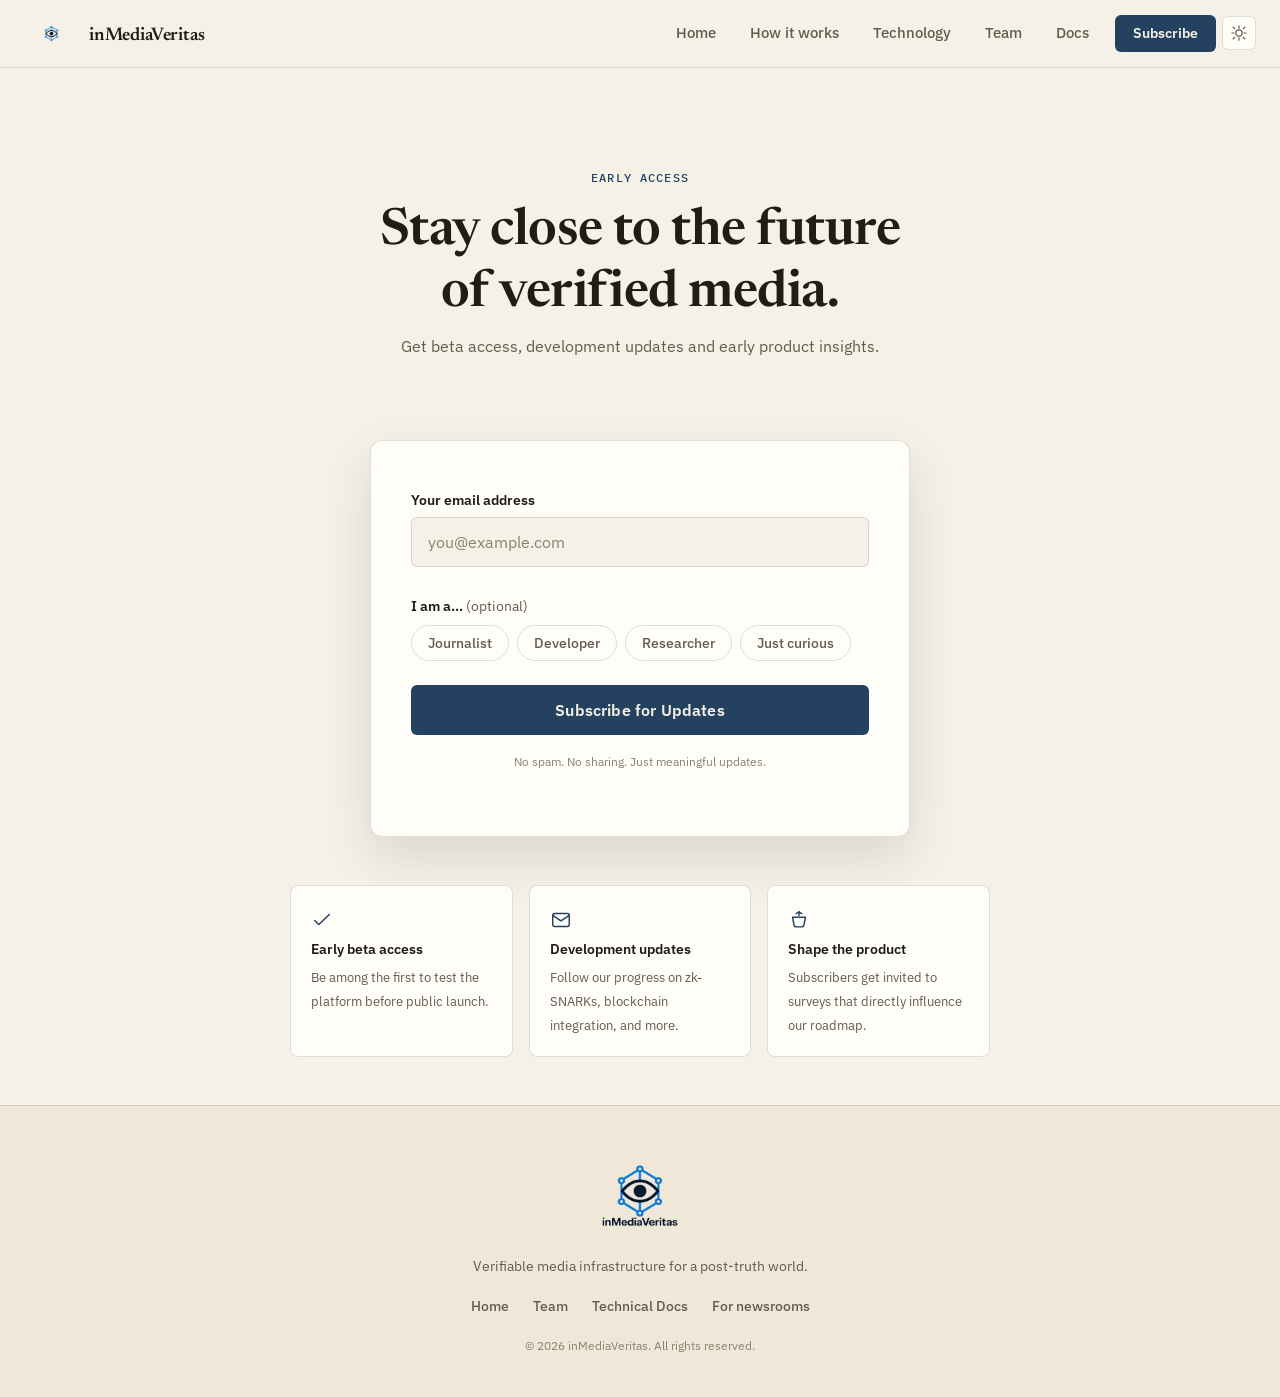
==== commit 2b48c823: "Add dark mode toggle with theme-aware logos and nav redesign - Add light/dark theme toggle (theme.js" ====
--- a/subscribe.html
+++ b/subscribe.html
@@ -2,6 +2,15 @@
 <html lang="en">
 <head>
   <meta charset="UTF-8">
+  <script>
+    (function () {
+      var t = localStorage.getItem('theme');
+      if (t !== 'dark' && t !== 'light') {
+        t = window.matchMedia('(prefers-color-scheme: dark)').matches ? 'dark' : 'light';
+      }
+      document.documentElement.setAttribute('data-theme', t);
+    })();
+  </script>
   <meta name="viewport" content="width=device-width, initial-scale=1.0">
   <title>inMediaVeritas – Subscribe</title>
   <link href="https://cdn.jsdelivr.net/npm/bootstrap@5.3.2/dist/css/bootstrap.min.css" rel="stylesheet">
@@ -12,22 +21,30 @@
   <!-- Navigation -->
   <nav class="navbar-custom">
     <div class="nav-brand">
-      <img src="imgs/logo.svg" class="navbar-logo" alt="inMediaVeritas">
+      <img src="imgs/logo.svg" class="navbar-logo theme-logo-light" alt="inMediaVeritas">
+      <img src="imgs/logo-on-dark.png" class="navbar-logo theme-logo-dark" alt="inMediaVeritas">
       <span class="navbar-brand-text">inMediaVeritas</span>
     </div>
-    <button class="nav-hamburger" id="navHamburger" onclick="toggleNav()" aria-label="Menu">
-      <span></span><span></span><span></span>
-    </button>
-    <div class="nav-menu">
-      <a href="index.html" class="nav-link-custom">Home</a>
-      <a href="index.html#how-it-works" class="nav-link-custom">How it works</a>
-      <a href="index.html#trust" class="nav-link-custom">Technology</a>
-      <a href="team.html" class="nav-link-custom">Team</a>
-      <a href="https://github.com/InMediaVeritas/Documentation" class="nav-link-custom" target="_blank">Docs</a>
-      <a href="subscribe.html" class="nav-subscribe-btn active">For newsrooms</a>
+    <div class="nav-right">
+      <button class="theme-toggle-btn" id="themeToggle" onclick="toggleTheme()" aria-label="Toggle dark mode">
+        <svg class="icon-sun" viewBox="0 0 24 24" fill="none" stroke="currentColor" stroke-width="1.6" stroke-linecap="round" stroke-linejoin="round" aria-hidden="true"><circle cx="12" cy="12" r="4.2"/><path d="M12 2.5v3M12 18.5v3M4.2 4.2l2.1 2.1M17.7 17.7l2.1 2.1M2.5 12h3M18.5 12h3M4.2 19.8l2.1-2.1M17.7 6.3l2.1-2.1"/></svg>
+        <svg class="icon-moon" viewBox="0 0 24 24" fill="none" stroke="currentColor" stroke-width="1.6" stroke-linecap="round" stroke-linejoin="round" aria-hidden="true"><path d="M20 14.5A8.5 8.5 0 1 1 9.5 4a6.8 6.8 0 0 0 10.5 10.5z"/></svg>
+      </button>
+      <button class="nav-hamburger" id="navHamburger" onclick="toggleNav()" aria-label="Menu">
+        <span></span><span></span><span></span>
+      </button>
+      <div class="nav-menu">
+        <a href="index.html" class="nav-link-custom">Home</a>
+        <a href="index.html#how-it-works" class="nav-link-custom">How it works</a>
+        <a href="index.html#trust" class="nav-link-custom">Technology</a>
+        <a href="team.html" class="nav-link-custom">Team</a>
+        <a href="https://github.com/InMediaVeritas/Documentation" class="nav-link-custom" target="_blank">Docs</a>
+        <a href="subscribe.html" class="nav-subscribe-btn active">Subscribe</a>
+      </div>
     </div>
   </nav>
   <script src="nav.js"></script>
+  <script src="theme.js"></script>
 
   <!-- Hero -->
   <div class="container subscribe-hero">
@@ -105,7 +122,8 @@
   <!-- Footer -->
   <footer>
     <div class="footer-inner">
-      <img src="imgs/logo_withText.svg" class="footer-logo" alt="inMediaVeritas">
+      <img src="imgs/logo_withText.svg" class="footer-logo theme-logo-light" alt="inMediaVeritas">
+      <img src="imgs/logo_withText-on-dark.png" class="footer-logo theme-logo-dark" alt="inMediaVeritas">
       <p class="footer-tagline">Verifiable media infrastructure for a post-truth world.</p>
       <div class="footer-links">
         <a href="index.html" class="footer-link">Home</a>
--- a/maincss.css
+++ b/maincss.css
@@ -13,12 +13,34 @@
   --line: rgba(32, 28, 22, .14);
   --line-soft: rgba(32, 28, 22, .08);
   --shadow: rgba(32, 24, 12, .12);
+  --nav-bg: rgba(246, 241, 231, 0.9);
+  --nav-bg-solid: rgba(246, 241, 231, 0.98);
+}
+
+:root[data-theme="dark"] {
+  --paper: #16140f;
+  --paper-soft: #1d1b15;
+  --surface: #211f18;
+  --ink: #f1ece0;
+  --ink-muted: #b7ae9c;
+  --ink-faint: #837c6d;
+  --accent: #6fa1cf;
+  --accent-strong: #9cc3e6;
+  --accent-wash: rgba(111, 161, 207, .12);
+  --line: rgba(241, 236, 224, .14);
+  --line-soft: rgba(241, 236, 224, .08);
+  --shadow: rgba(0, 0, 0, .4);
+  --nav-bg: rgba(22, 20, 15, 0.85);
+  --nav-bg-solid: rgba(22, 20, 15, 0.97);
 }
 
 *, *::before, *::after {
   box-sizing: border-box;
 }
-
+.first-link{
+  margin-left:10px;
+
+}
 body, html {
   width: 100%;
   margin: 0;
@@ -26,6 +48,7 @@
   font-family: 'IBM Plex Sans', system-ui, sans-serif;
   background: var(--paper);
   color: var(--ink);
+  transition: background 0.25s ease, color 0.25s ease;
 }
 
 h1, h2, h3, h4, h5, h6 {
@@ -74,7 +97,7 @@
 
 /* ── Navigation ── */
 .navbar-custom {
-  background: rgba(246, 241, 231, 0.9);
+  background: var(--nav-bg);
   backdrop-filter: blur(10px);
   -webkit-backdrop-filter: blur(10px);
   border-bottom: 1px solid var(--line);
@@ -97,9 +120,11 @@
   font-family: 'Newsreader', Georgia, serif;
   font-size: 1.15rem;
   font-weight: 600;
+  line-height: 1;
   color: var(--ink);
   letter-spacing: -0.01em;
   white-space: nowrap;
+  transform: translateY(3px);
 }
 
 .nav-menu {
@@ -109,9 +134,22 @@
 }
 
 .navbar-logo {
-  height: 42px;
-  width: 42px;
+  height: 55px;
+  width: 55px;
   object-fit: contain;
+}
+
+/* ── Theme-aware logo swap ── */
+.theme-logo-dark {
+  display: none;
+}
+
+:root[data-theme="dark"] .theme-logo-light {
+  display: none;
+}
+
+:root[data-theme="dark"] .theme-logo-dark {
+  display: block;
 }
 
 .nav-link-custom {
@@ -146,7 +184,63 @@
 
 .nav-subscribe-btn:hover {
   background: var(--accent-strong);
-  transform: translateY(-1px);
+}
+
+/* ── Theme toggle ── */
+.nav-right {
+  display: flex;
+  align-items: center;
+  gap: 6px;
+}
+
+.nav-right .nav-menu {
+  order: 1;
+}
+
+.nav-right .theme-toggle-btn {
+  order: 2;
+}
+
+.nav-right .nav-hamburger {
+  order: 3;
+}
+
+.theme-toggle-btn {
+  display: inline-flex;
+  align-items: center;
+  justify-content: center;
+  width: 34px;
+  height: 34px;
+  border-radius: 6px;
+  border: 1px solid var(--line);
+  background: var(--surface);
+  color: var(--ink-muted);
+  cursor: pointer;
+  flex-shrink: 0;
+  transition: background 0.2s, color 0.2s, border-color 0.2s;
+}
+
+.theme-toggle-btn:hover {
+  color: var(--ink);
+  border-color: var(--ink-faint);
+  background: var(--paper-soft);
+}
+
+.theme-toggle-btn svg {
+  width: 18px;
+  height: 18px;
+}
+
+.theme-toggle-btn .icon-moon {
+  display: none;
+}
+
+:root[data-theme="dark"] .theme-toggle-btn .icon-sun {
+  display: none;
+}
+
+:root[data-theme="dark"] .theme-toggle-btn .icon-moon {
+  display: block;
 }
 
 /* ── Layout ── */
@@ -394,7 +488,7 @@
   color: var(--ink-muted);
 }
 
-@media (max-width: 900px) {
+@media (max-width: 1000px) {
   .flow-diagram {
     grid-template-columns: 1fr;
     gap: 32px;
@@ -536,6 +630,18 @@
   object-fit: contain;
   display: block;
   border-radius: 6px;
+}
+
+.arch-img-dark {
+  display: none;
+}
+
+:root[data-theme="dark"] .arch-img-light {
+  display: none;
+}
+
+:root[data-theme="dark"] .arch-img-dark {
+  display: block;
 }
 
 .arch-caption {
@@ -661,7 +767,7 @@
   letter-spacing: -0.01em;
   margin-bottom: 16px;
   flex-shrink: 0;
-  color: var(--paper);
+  color: #f6f1e7;
 }
 
 .avatar-sky    { background: #3d5a73; }
@@ -817,6 +923,14 @@
   font-weight: 600;
 }
 
+:root[data-theme="dark"] .success-box {
+  color: #8fd6ab;
+}
+
+:root[data-theme="dark"] .error-msg {
+  color: #e28080;
+}
+
 .error-msg {
   display: none;
   color: #a13a3a;
@@ -924,7 +1038,7 @@
 }
 
 .footer-logo {
-  height: 40px;
+  height: 90px;
 }
 
 .footer-tagline {
@@ -994,7 +1108,7 @@
 }
 
 /* ── Responsive ── */
-@media (max-width: 768px) {
+@media (max-width: 868px) {
   .nav-hamburger {
     display: flex;
   }
@@ -1007,7 +1121,7 @@
     top: 100%;
     left: 0;
     right: 0;
-    background: rgba(246, 241, 231, 0.98);
+    background: var(--nav-bg-solid);
     backdrop-filter: blur(10px);
     -webkit-backdrop-filter: blur(10px);
     border-bottom: 1px solid var(--line);
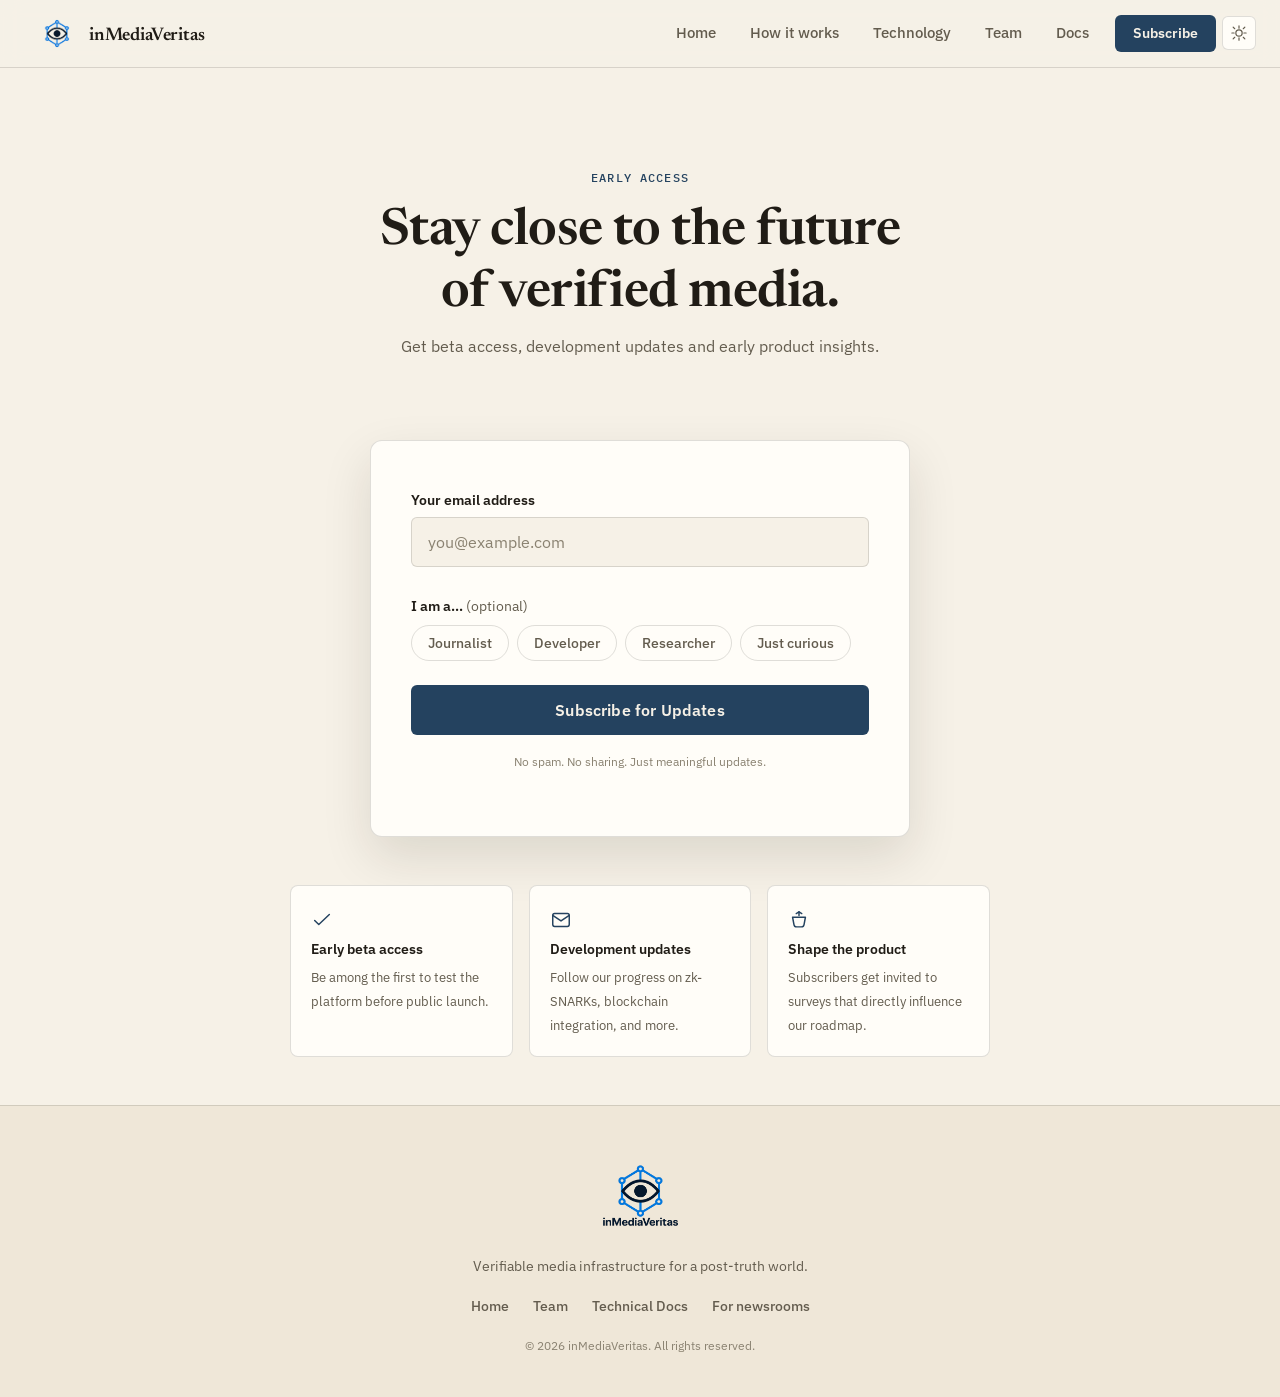
==== commit fd49eda9: "Fix blurry navbar/footer logo by using cropped, downscaled PNGs The light-theme logo.svg/logo_withTe" ====
--- a/subscribe.html
+++ b/subscribe.html
@@ -21,7 +21,7 @@
   <!-- Navigation -->
   <nav class="navbar-custom">
     <div class="nav-brand">
-      <img src="imgs/logo.svg" class="navbar-logo theme-logo-light" alt="inMediaVeritas">
+      <img src="imgs/logo-light.png" class="navbar-logo theme-logo-light" alt="inMediaVeritas">
       <img src="imgs/logo-on-dark.png" class="navbar-logo theme-logo-dark" alt="inMediaVeritas">
       <span class="navbar-brand-text">inMediaVeritas</span>
     </div>
@@ -122,7 +122,7 @@
   <!-- Footer -->
   <footer>
     <div class="footer-inner">
-      <img src="imgs/logo_withText.svg" class="footer-logo theme-logo-light" alt="inMediaVeritas">
+      <img src="imgs/logo_withText-light.png" class="footer-logo theme-logo-light" alt="inMediaVeritas">
       <img src="imgs/logo_withText-on-dark.png" class="footer-logo theme-logo-dark" alt="inMediaVeritas">
       <p class="footer-tagline">Verifiable media infrastructure for a post-truth world.</p>
       <div class="footer-links">
